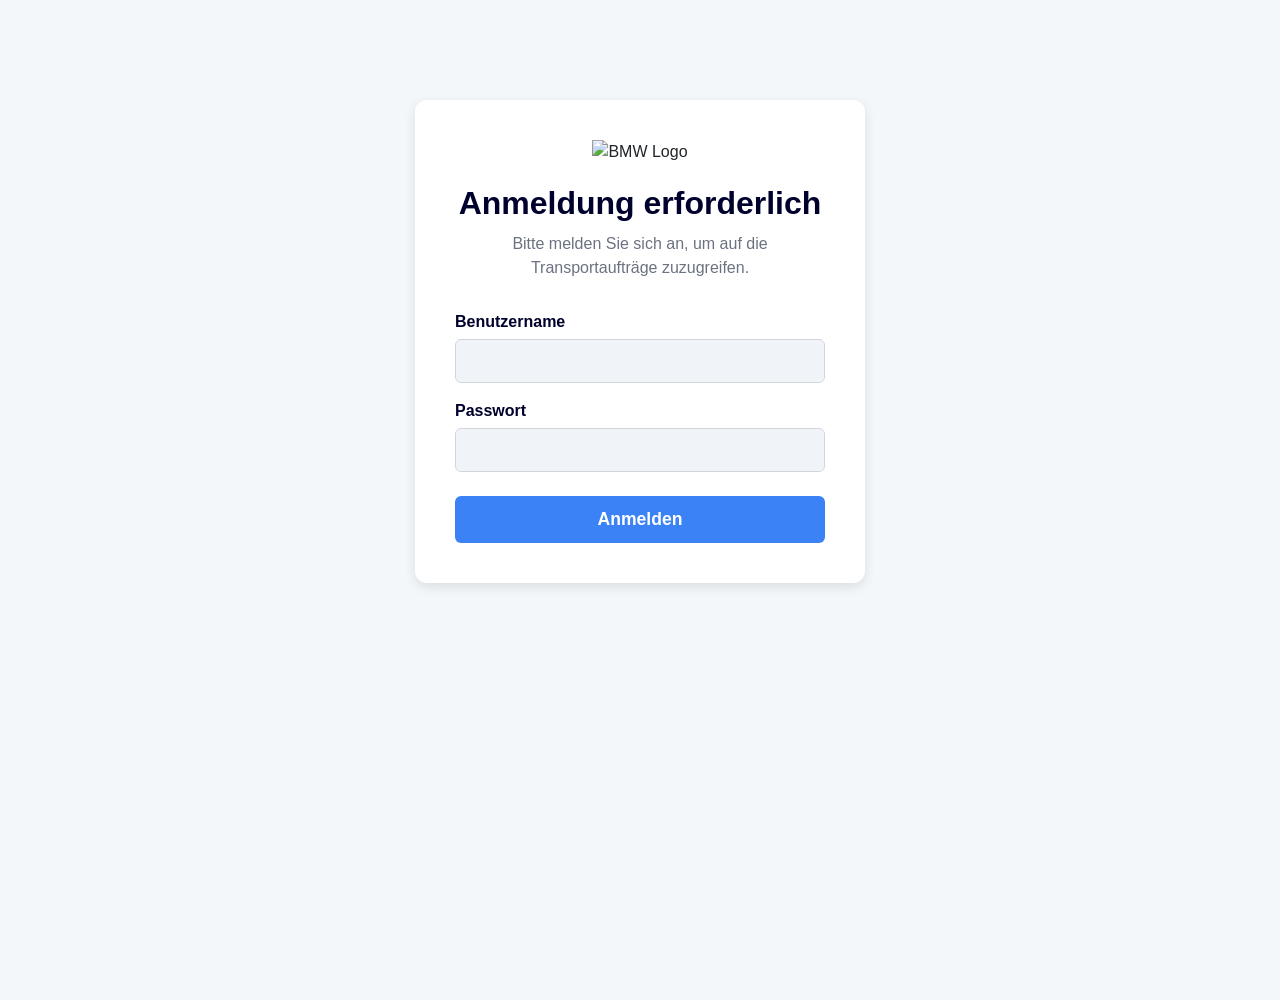
==== index.html @ b610ceb0 "Remove incorrect SRI hashes and optimize time slot generation Co-authored-by: NikolajUnserRichter <2" ====
<!DOCTYPE html>
<html lang="de">
<head>
    <meta charset="UTF-8" />
    <meta name="viewport" content="width=device-width, initial-scale=1.0"/>
    <meta http-equiv="X-UA-Compatible" content="IE=edge">
    <meta name="description" content="BMW Transport Confirmation Application">
    <meta http-equiv="Content-Security-Policy" content="default-src 'self'; script-src 'self' 'unsafe-inline' https://cdn.jsdelivr.net; style-src 'self' 'unsafe-inline' https://cdn.jsdelivr.net https://fonts.googleapis.com; font-src 'self' https://fonts.gstatic.com; img-src 'self' https://upload.wikimedia.org data:; connect-src 'self' https://e157ee54d75be7b59e64b3c2c12166.51.environment.api.powerplatform.com https://cdn.jsdelivr.net; frame-ancestors 'none'; base-uri 'self'; form-action 'self';">
    <title>Empfangsort: Transportbestätigung</title>
    
    <!-- DNS Prefetch and Preconnect for Performance -->
    <link rel="dns-prefetch" href="//cdn.jsdelivr.net">
    <link rel="dns-prefetch" href="//fonts.googleapis.com">
    <link rel="dns-prefetch" href="//fonts.gstatic.com">
    <link rel="dns-prefetch" href="//upload.wikimedia.org">
    <link rel="preconnect" href="https://cdn.jsdelivr.net" crossorigin>
    <link rel="preconnect" href="https://fonts.googleapis.com" crossorigin>
    <link rel="preconnect" href="https://fonts.gstatic.com" crossorigin>
    
    <!-- Stylesheets -->
    <link href="https://cdn.jsdelivr.net/npm/bootstrap@5.3.0/dist/css/bootstrap.min.css" rel="stylesheet" crossorigin="anonymous">
    <link href="https://fonts.googleapis.com/css2?family=Montserrat:wght@400;600;700&display=swap" rel="stylesheet">
    <style>
        /* Base styles with performance optimizations */
        body {
            min-height: 100vh;
            background-color: #f4f7fa;
            font-family: 'Montserrat', sans-serif;
            /* Enable hardware acceleration */
            transform: translateZ(0);
            backface-visibility: hidden;
        }
        
        /* Header and card styles - using efficient selectors */
        .header-section {
            background-color: #00002d;
            color: white;
            padding: 40px;
            border-radius: 12px 12px 0 0;
        }
        
        .header-section h1 {
            font-weight: 700;
            font-size: 2.2rem;
        }
        
        .main-card, .login-card {
            background-color: #ffffff;
            border-radius: 12px;
            box-shadow: 0 4px 12px rgba(0,0,0,0.05);
            margin: 40px auto;
        }
        
        .main-card {
            max-width: 900px;
        }
        
        .login-card {
            box-shadow: 0 4px 12px rgba(0,0,0,0.1);
            margin: 100px auto;
            max-width: 450px;
            padding: 40px;
        }
        
        .login-header {
            text-align: center;
            margin-bottom: 30px;
        }
        
        .login-header h2 {
            color: #00002d;
            font-weight: 700;
            margin-bottom: 10px;
        }
        
        .login-header p {
            color: #6b7280;
        }
        
        /* Form styles - combined selectors for efficiency */
        .form-control, .form-select {
            background-color: #f0f3f8;
            border: 1px solid #d1d5db;
            color: #1f2937;
            font-weight: 500;
            font-size: 1rem;
            height: 44px;
        }
        
        .form-label {
            font-weight: 600;
            color: #00002d;
            margin-bottom: 5px;
        }
        
        .form-text {
            font-size: 0.92em;
        }
        
        textarea.form-control {
            min-height: 80px;
            resize: vertical;
        }
        
        /* Order card styles */
        .order-card {
            border: 1px solid #e5e7eb;
            border-left: 5px solid #3b82f6;
            border-radius: 8px;
            margin-bottom: 20px;
            padding: 22px 22px 10px;
            background-color: #ffffff;
            /* Use transform for better performance */
            will-change: transform;
        }
        
        .order-card h5 {
            font-weight: 700;
            color: #3b82f6;
            margin-bottom: 10px;
            border-bottom: 2px solid #f0f3f8;
            padding-bottom: 5px;
            display: flex;
            justify-content: space-between;
            align-items: center;
            flex-wrap: wrap;
        }
        
        .order-id-badge {
            background-color: #dbeafe;
            color: #1e40af;
            padding: 4px 12px;
            border-radius: 6px;
            font-size: 0.9rem;
            font-weight: 600;
            margin-left: 10px;
        }
        
        /* Button styles with GPU acceleration */
        .btn-custom {
            background-color: #3b82f6;
            color: white;
            font-weight: 600;
            font-size: 1.1rem;
            padding: 10px 30px;
            border: none;
            transition: background-color 0.3s ease, transform 0.1s ease;
            will-change: background-color;
        }
        
        .btn-custom:hover {
            background-color: #1e3a8a;
            color: white;
            transform: translateY(-1px);
        }
        
        .btn-custom:active {
            transform: translateY(0);
        }
        
        /* Utility classes */
        .hidden {
            display: none !important;
        }
        
        .spinner-border-sm {
            width: 1rem;
            height: 1rem;
            margin-right: 0.5rem;
        }
        
        .readonly-label {
            display: block;
            font-weight: 500;
            color: #767676;
        }
        
        .readonly-data {
            font-weight: 600;
            color: #1f2937;
            font-size: 1.1rem;
            margin-bottom: 13px;
        }
        
        /* Accessibility and interaction improvements */
        [data-bs-toggle="tooltip"] {
            cursor: help;
        }
        
        /* Focus styles for accessibility */
        .form-control:focus, .form-select:focus {
            border-color: #3b82f6;
            box-shadow: 0 0 0 0.2rem rgba(59, 130, 246, 0.25);
            outline: none;
        }
        
        /* Loading state optimization */
        .loading {
            pointer-events: none;
            opacity: 0.6;
        }
    </style>
</head>
<body>
    <!-- Login Screen -->
    <div id="login-screen" class="container">
        <div class="login-card">
            <div class="login-header">
                <img src="https://upload.wikimedia.org/wikipedia/commons/4/44/BMW.svg" alt="BMW Logo" width="60" height="60" loading="eager" decoding="async" style="margin-bottom: 20px;">
                <h2>Anmeldung erforderlich</h2>
                <p>Bitte melden Sie sich an, um auf die Transportaufträge zuzugreifen.</p>
            </div>
            <form id="login-form" novalidate>
                <div class="mb-3">
                    <label for="username" class="form-label">Benutzername</label>
                    <input type="text" class="form-control" id="username" name="username" required autocomplete="username" aria-required="true" minlength="2" maxlength="100">
                    <div class="invalid-feedback">Bitte geben Sie einen Benutzernamen ein.</div>
                </div>
                <div class="mb-4">
                    <label for="password" class="form-label">Passwort</label>
                    <input type="password" class="form-control" id="password" name="password" required autocomplete="current-password" aria-required="true" minlength="4" maxlength="100">
                    <div class="invalid-feedback">Bitte geben Sie ein Passwort ein.</div>
                </div>
                <div id="login-alert" class="mb-3" role="alert" aria-live="polite"></div>
                <div class="d-grid">
                    <button type="submit" class="btn btn-custom" id="login-btn" aria-label="Anmelden">
                        <span id="login-btn-text">Anmelden</span>
                        <span id="login-spinner" class="spinner-border spinner-border-sm hidden" role="status" aria-hidden="true"></span>
                    </button>
                </div>
            </form>
        </div>
    </div>

    <!-- Main Application (hidden until login) -->
    <div id="main-app" class="container hidden">
        <div class="main-card">
            <div class="header-section text-center">
                <h1>Transportbestätigung durch Empfangsort <img src="https://upload.wikimedia.org/wikipedia/commons/4/44/BMW.svg" alt="BMW Logo" width="42" height="42" loading="lazy" decoding="async" style="vertical-align: middle;"></h1>
                <p class="lead" style="color: #dbeafe;">
                  Bitte bestätigen Sie als Empfangsort die empfangenen Werte zu den untenstehenden Transporten.
                </p>
            </div>
            <div class="p-4">
                <form id="delivery-form" novalidate>
                    <div id="orders-container">
                        <div class="alert alert-info" role="status" aria-live="polite">Lade Bestelldaten...</div>
                    </div>
                    <div id="alert-container" class="mt-4" role="alert" aria-live="polite"></div>
                    <div class="d-grid gap-2">
                        <button type="submit" class="btn btn-custom mt-3" aria-label="Bestätigung speichern und senden">Bestätigung speichern & an Logistik senden</button>
                    </div>
                </form>
            </div>
        </div>
    </div>

    <script src="https://cdn.jsdelivr.net/npm/bootstrap@5.3.0/dist/js/bootstrap.bundle.min.js" crossorigin="anonymous" defer></script>
    <script>
        // ============================================
        // CONFIGURATION & CONSTANTS
        // ============================================
        const CONFIG = {
            AUTH_FLOW_URL: 'https://e157ee54d75be7b59e64b3c2c12166.51.environment.api.powerplatform.com:443/powerautomate/automations/direct/workflows/3f3444f8c3514fe8873204c368389636/triggers/manual/paths/invoke?api-version=1&sp=%2Ftriggers%2Fmanual%2Frun&sv=1.0&sig=SwlTj3if5ZKKomFHRBl7RZA-kmS3-X4oMm7NkNRVYFU',
            ORDER_SUBMIT_URL: 'https://e157ee54d75be7b59e64b3c2c12166.51.environment.api.powerplatform.com:443/powerautomate/automations/direct/workflows/c3b6894a81804e10a1040bf9d114ae16/triggers/manual/paths/invoke?api-version=1&sp=%2Ftriggers%2Fmanual%2Frun&sv=1.0&sig=3k9xRRQyzvzaQPioR6-EuOVGvns-Ap0jE3CYRe4C8Ys',
            REQUEST_TIMEOUT: 30000, // 30 seconds
            MAX_USERNAME_LENGTH: 100,
            MAX_PASSWORD_LENGTH: 100,
            MAX_COMMENT_LENGTH: 500,
            VALID_ALERT_TYPES: ['success', 'danger', 'warning', 'info']
        };
        
        let sessionToken = null;
        
        // Cache for DOM elements to reduce lookups
        const DOM_CACHE = {
            loginScreen: null,
            mainApp: null,
            loginForm: null,
            deliveryForm: null,
            ordersContainer: null,
            alertContainer: null,
            loginAlert: null
        };

        // Reason for short delivery destination options ("Reason Short Delivery Destination")
        const REASON_SHORT_DELIVERY = [
            { value: 'None', text: '— Keine Unterlieferung —' },
            { value: '05', text: '05 Falsche Waggongattung angeliefert' },
            { value: '06', text: '06 Fehlende Waggons - Schadwaggon' },
            { value: '07', text: '07 Ausrangierung Schadwaggons' },
            { value: '08', text: '08 fehlende Lokführerverfügbarkeit' },
            { value: '09', text: '09 zu wenige Waggons - falsche Planung Bahn-DL' },
            { value: '10', text: '10 zu spät angelieferte Waggons' },
            { value: '11', text: '11 Fehlende Lokführerverfügbarkeit' },
            { value: '12', text: '12 Zugverspätung - Arbeitszeit Ende' },
            { value: '13', text: '13 Zugverspätung - Sonstiges Bahn DL' },
            { value: '14', text: '14 Zugverspätung -   Sonstiges' },
            { value: '15', text: '15 Streik - Bahn Infrastruktur' },
            { value: '25', text: '25 technische Störungen Bahnhof bzw. Rangierer' },
            { value: '26', text: '26 technische Störungen auf der Strecke (z.B. Bahnübergang, Stellwerkstörung)' },
            { value: '27', text: '27 Rangierleistung nicht ausreichend - Rangierdienst unterbesetzt' },
            { value: '28', text: '28 Rangierleistung nicht ausreichend  - Rangierdienst in Pause' },
            { value: '29', text: '29 Rangierleistung nicht ausreichend - Lokschaden/ Lokstörung' },
            { value: '30', text: '30 Zeitplanung Rangierverkehr' },
            { value: '31', text: '31 Rangierleistung nicht ausreichend (z.B. bei zu viel Rangierung Schadwaggons/Züge gleichzeitig/Lokverfügbarkeit/Lokführer krank, Lokstörrung…)' },
            { value: '32', text: '32 Stellwerk nicht besetzt' },
            { value: '33', text: '33 Lokzuführung verspätet' },
            { value: '34', text: '34 Warten aus Lok - Störung auf der Strecke; Fahren auf Sicht' },
            { value: '35', text: '35 Warten auf Lok - Infrastruktur überlastet' },
            { value: '36', text: '36 Warten aus Lok - Sonstiges' },
            { value: '37', text: '37 Streckensperrung --> keine Umleitung möglich' },
            { value: '38', text: '38 Baustelle/ Infrastruktur' },
            { value: '39', text: '39 Blockierung Transportwege (Abgrenzung zur technischen Störrung, z.B. liegengebliebener Zug auf der Strecke)' },
            { value: '40', text: '40 Umleitung netzbedingt; Personen im Gleis' },
            { value: '41', text: '41 Infrastruktur (Baustellen, Oberleitungsstörung, Rückstau wg. Überfüllung der Umleitungen)' },
            { value: '42', text: '42 fehlende Trassenverfügbarkeit' },
            { value: '43', text: '43 Dispositive Zulaufsteuerung' },
            { value: '53', text: '53 Fehlende Waggons - falsche Planung Bahn-DL' }
        ];

        // ============================================
        // SECURITY & VALIDATION UTILITIES
        // ============================================
        
        /**
         * Escapes HTML to prevent XSS attacks
         * @param {string} text - Text to escape
         * @returns {string} Escaped HTML string
         */
        function escapeHtml(text) {
            const div = document.createElement('div');
            div.textContent = text;
            return div.innerHTML;
        }

        /**
         * Validates alert type to prevent CSS class injection
         * @param {string} type - Alert type to validate
         * @returns {string} Validated alert type
         */
        function validateAlertType(type) {
            return CONFIG.VALID_ALERT_TYPES.includes(type) ? type : 'info';
        }

        /**
         * Sanitizes ID to ensure it only contains safe characters for HTML attributes
         * @param {string} id - ID to sanitize
         * @returns {string} Sanitized ID
         */
        function sanitizeId(id) {
            // Remove any characters that are not alphanumeric (including German umlauts), dash, or underscore
            // Allow ä, ö, ü, Ä, Ö, Ü, ß and other common European characters
            // Note: HTML5 supports non-ASCII characters in IDs. This is necessary for proper German text support.
            return String(id).replace(/[^a-zA-Z0-9\-_äöüÄÖÜß]/g, '');
        }
        
        /**
         * Validates input length to prevent DoS attacks
         * @param {string} input - Input to validate
         * @param {number} maxLength - Maximum allowed length
         * @returns {boolean} Whether input is valid
         */
        function validateInputLength(input, maxLength) {
            return input && input.length <= maxLength;
        }

        // ============================================
        // DATA PROCESSING UTILITIES
        // ============================================
        
        /**
         * UTF-8 aware base64 decoding
         * @param {string} str - Base64 encoded string
         * @returns {string} Decoded string
         */
        function base64DecodeUnicode(str) {
            // Convert base64 to percent-encoding, then decode
            return decodeURIComponent(atob(str).split('').map(function(c) {
                return '%' + ('00' + c.charCodeAt(0).toString(16)).slice(-2);
            }).join(''));
        }

        /**
         * Converts date from DD.MM.YYYY format to YYYY-MM-DD (ISO format)
         * @param {string} dateStr - Date string in DD.MM.YYYY format
         * @returns {string} Date in ISO format
         */
        function convertDateToISO(dateStr) {
            if (!dateStr) return '';
            const parts = dateStr.split('.');
            if (parts.length === 3) {
                const [day, month, year] = parts;
                return `${year}-${month.padStart(2, '0')}-${day.padStart(2, '0')}`;
            }
            return dateStr;
        }

        /**
         * Generates 2-hour time slots as HTML options (00:00-02:00, ..., 22:00-00:00)
         * @returns {string} HTML options string
         */
        function generate2HourSlots() {
            const slots = [];
            for (let h = 0; h < 24; h += 2) {
                let from = `${String(h).padStart(2, '0')}:00`;
                let toHour = (h + 2) % 24;
                let to = `${String(toHour).padStart(2, '0')}:00`;
                slots.push({
                    value: `${from} - ${to}`,
                    text: `${from} - ${to}`
                });
            }
            // Time slots are generated from controlled numeric values, no escaping needed
            return slots.map(slot => `<option value="${slot.value}">${slot.text}</option>`).join('');
        }
        
        // Pre-generate time slots for performance
        const twoHourSlotOptionsHtml = generate2HourSlots();

        /**
         * Gets and normalizes order data from URL parameters
         * @returns {Array} Array of normalized order objects
         */
        function getOrdersFromUrl() {
            const params = new URLSearchParams(window.location.search);
            const encodedData = params.get('data');
            try {
                if (!encodedData) return [];
                let jsonString;
                try {
                    // Try UTF-8 aware base64 decoding first
                    jsonString = base64DecodeUnicode(encodedData);
                } catch { 
                    try {
                        // Fallback to regular base64
                        jsonString = atob(encodedData);
                    } catch {
                        // Last resort: try URL decoding
                        jsonString = decodeURIComponent(encodedData);
                    }
                }
                const parsedData = JSON.parse(jsonString);
                const ordersArray = Array.isArray(parsedData) ? parsedData : [parsedData];
                return ordersArray.map(order => {
                    // Note: Handle 'Depature' typo in source data for backward compatibility
                    const departure = order.Departure || order.departure || order.Depature || 'N/A';
                    const destination = order.Destination || order.destination || 'N/A';
                    return {
                        orderId: order.OrderID || order.orderId,
                        supplier: order.SupplierName || order.supplier,
                        cw: order.CW || order.cw,
                        route: `${departure} nach ${destination}`,
                        deliveryDate: (order.deliveryDate || order.DeliveryDate || '').trim(),
                        departure: departure,
                        deliveredWagons: order.DeliveredWagons || order.deliveredWagons || '',
                        dlTransportdate: order.DlTransportdate || order.dlTransportdate || '',
                        reasonShortDelivery: order['Reason Short Delivery Destination'] || order.reasonShortDeliveryDestination || '',
                    };
                });
            } catch (e) {
                console.error('Error parsing order data:', e);
                return [];
            }
        }

        // ============================================
        // UI UTILITIES
        // ============================================
        
        /**
         * Displays an alert message in the login screen
         * @param {string} message - Message to display
         * @param {string} type - Alert type (success, danger, warning, info)
         */
        function showLoginAlert(message, type) {
            const alertContainer = DOM_CACHE.loginAlert || document.getElementById('login-alert');
            const validType = validateAlertType(type);
            const escapedMessage = escapeHtml(message);
            alertContainer.innerHTML = `<div class="alert alert-${validType} alert-dismissible fade show" role="alert">
                                            ${escapedMessage}
                                            <button type="button" class="btn-close" data-bs-dismiss="alert" aria-label="Close"></button>
                                        </div>`;
        }

        /**
         * Displays an alert message in the main application
         * @param {string} message - Message to display
         * @param {string} type - Alert type (success, danger, warning, info)
         */
        function showAlert(message, type) {
            const alertContainer = DOM_CACHE.alertContainer || document.getElementById('alert-container');
            const validType = validateAlertType(type);
            const escapedMessage = escapeHtml(message);
            alertContainer.innerHTML = `<div class="alert alert-${validType} alert-dismissible fade show" role="alert" style="font-size: 1rem;">
                                            ${escapedMessage}
                                            <button type="button" class="btn-close" data-bs-dismiss="alert" aria-label="Close"></button>
                                        </div>`;
        }

        /**
         * Creates HTML for a single delivery card
         * @param {Object} order - Order data object
         * @returns {string} HTML string for the order card
         */
        function createDeliveryCard(order) {
            const id = sanitizeId(order.orderId || 'UNKNOWN');
            
            // Extract the code from the reason (e.g., "38 Baustelle/Infrastruktur" -> "38")
            const reasonCode = (order.reasonShortDelivery || '').split(' ')[0] || '';
            
            const reasonOpts = REASON_SHORT_DELIVERY.map(r => {
                const selected = r.value === reasonCode ? ' selected' : '';
                return `<option value="${escapeHtml(r.value)}"${selected}>${escapeHtml(r.text)}</option>`;
            }).join('');

            return `
                <div class="order-card" data-order-id="${id}">
                    <h5>
                        <span>${escapeHtml(order.route ? order.route : '')}</span>
                        <span class="order-id-badge">Auftrag-ID: ${escapeHtml(order.orderId || 'UNKNOWN')}</span>
                    </h5>
                    <div class="row g-3 mb-3">
                        <!-- Anzeigen nicht ändern -->
                        <div class="col-md-4 mb-1">
                            <label class="readonly-label">Dienstleister</label>
                            <span class="readonly-data">${escapeHtml(order.supplier || 'N/A')}</span>
                        </div>
                        <div class="col-md-4 mb-1">
                            <label class="readonly-label">KW</label>
                            <span class="readonly-data">${escapeHtml(order.cw || 'N/A')}</span>
                        </div>
                        <div class="col-md-4 mb-1">
                            <label class="readonly-label">Soll-Transportdatum</label>
                            <span class="readonly-data">${escapeHtml(order.dlTransportdate || 'N/A')}</span>
                        </div>
                    </div>
                    <hr class="my-2">
                    <!-- Anzeigen und Änderungen eingeben -->
                    <div class="row g-3">
                        <!-- Lieferdetails Gruppe -->
                        <div class="col-md-4">
                            <label for="delivered-wagons-${id}" class="form-label">Gelieferte Waggons</label>
                            <input type="number" class="form-control" id="delivered-wagons-${id}" name="delivered-wagons-${id}" min="0" max="9999" value="${escapeHtml(String(order.deliveredWagons || ''))}" required aria-required="true">
                        </div>
                        <div class="col-md-4">
                            <label for="delivered-transport-date-${id}" class="form-label" data-bs-toggle="tooltip" data-bs-placement="top" title="Dieses Datum ggf. am Empfangsort eintragen">Ist-Transportdatum</label>
                            <input type="date" class="form-control" id="delivered-transport-date-${id}" name="delivered-transport-date-${id}" value="${escapeHtml(convertDateToISO(order.dlTransportdate || ''))}" aria-label="Ist-Transportdatum">
                        </div>
                        <div class="col-md-4">
                            <label for="delivery-time-slot-${id}" class="form-label">Lieferzeit-Slot (2h)</label>
                            <select class="form-select" id="delivery-time-slot-${id}" name="delivery-time-slot-${id}" aria-label="Lieferzeit-Slot wählen">
                                ${twoHourSlotOptionsHtml}
                            </select>
                        </div>
                        
                        <!-- No Show und Grund Gruppe -->
                        <div class="col-md-6">
                            <label for="destination-no-show-${id}" class="form-label">No Show am Empfangsort</label>
                            <select class="form-select" id="destination-no-show-${id}" name="destination-no-show-${id}" required aria-required="true">
                                <option value="No">Nein</option>
                                <option value="Yes">Ja</option>
                            </select>
                        </div>
                        <div class="col-md-6">
                            <label for="reason-short-destination-${id}" class="form-label">Grund Unterlieferung Empfangsort</label>
                            <select class="form-select" id="reason-short-destination-${id}" name="reason-short-destination-${id}" aria-label="Grund Unterlieferung wählen">${reasonOpts}</select>
                        </div>
                        
                        <!-- Kommentar Gruppe -->
                        <div class="col-12">
                            <label for="destination-comment-${id}" class="form-label">Kommentar Empfangsort</label>
                            <textarea class="form-control" id="destination-comment-${id}" name="destination-comment-${id}" maxlength="${CONFIG.MAX_COMMENT_LENGTH}" rows="3" aria-label="Kommentar eingeben"></textarea>
                        </div>
                    </div>
                </div>
            `;
        }

        /**
         * Initializes Bootstrap tooltips for the current page
         */
        function initializeTooltips() {
            const tooltipTriggerList = Array.from(document.querySelectorAll('[data-bs-toggle="tooltip"]'));
            tooltipTriggerList.forEach((tooltipTriggerEl) => {
                // Dispose existing tooltip if any
                const existingTooltip = bootstrap.Tooltip.getInstance(tooltipTriggerEl);
                if (existingTooltip) {
                    existingTooltip.dispose();
                }
                new bootstrap.Tooltip(tooltipTriggerEl);
            });
        }

        /**
         * Loads and displays order forms from URL data
         */
        function loadForm() {
            const ordersData = getOrdersFromUrl();
            const container = DOM_CACHE.ordersContainer || document.getElementById('orders-container');
            
            if (ordersData.length === 0) {
                container.innerHTML = `
                    <div class="alert alert-danger" role="alert">
                        <strong>Fehler:</strong> Es wurden keine Bestelldaten übergeben oder die Daten konnten nicht geladen werden.<br><br>
                        Bitte wenden Sie sich an das Logistik-Team oder überprüfen Sie den Link.
                    </div>`;
                const submitBtn = document.querySelector('#delivery-form button[type="submit"]');
                if (submitBtn) submitBtn.disabled = true;
                return;
            }
            
            // Use document fragment for better performance
            const fragment = document.createDocumentFragment();
            const tempDiv = document.createElement('div');
            ordersData.forEach(order => {
                tempDiv.innerHTML = createDeliveryCard(order);
                while (tempDiv.firstChild) {
                    fragment.appendChild(tempDiv.firstChild);
                }
            });
            container.innerHTML = '';
            container.appendChild(fragment);
            
            // Initialize Bootstrap tooltips
            initializeTooltips();
        }

        // ============================================
        // API UTILITIES
        // ============================================
        
        /**
         * Makes a fetch request with timeout
         * @param {string} url - URL to fetch
         * @param {Object} options - Fetch options
         * @param {number} timeout - Timeout in milliseconds
         * @returns {Promise} Fetch promise with timeout
         */
        function fetchWithTimeout(url, options = {}, timeout = CONFIG.REQUEST_TIMEOUT) {
            return Promise.race([
                fetch(url, options),
                new Promise((_, reject) =>
                    setTimeout(() => reject(new Error('Request timeout')), timeout)
                )
            ]);
        }

        // ============================================
        // EVENT HANDLERS
        // ============================================
        
        /**
         * Handles login form submission
         * @param {Event} event - Submit event
         */
        async function handleLogin(event) {
            event.preventDefault();
            
            const username = document.getElementById('username').value.trim();
            const password = document.getElementById('password').value;
            
            // Validate input lengths
            if (!validateInputLength(username, CONFIG.MAX_USERNAME_LENGTH)) {
                showLoginAlert('Benutzername ist zu lang.', 'danger');
                return;
            }
            if (!validateInputLength(password, CONFIG.MAX_PASSWORD_LENGTH)) {
                showLoginAlert('Passwort ist zu lang.', 'danger');
                return;
            }
            
            const loginBtn = document.getElementById('login-btn');
            const loginBtnText = document.getElementById('login-btn-text');
            const loginSpinner = document.getElementById('login-spinner');
            
            loginBtn.disabled = true;
            loginBtn.classList.add('loading');
            loginBtnText.textContent = 'Überprüfung...';
            loginSpinner.classList.remove('hidden');
            
            try {
                const response = await fetchWithTimeout(CONFIG.AUTH_FLOW_URL, {
                    method: 'POST',
                    headers: { 
                        'Content-Type': 'application/json',
                        'Accept': 'application/json'
                    },
                    body: JSON.stringify({
                        username: username,
                        password: password,
                        timestamp: new Date().toISOString()
                    })
                });
                
                const result = await response.json();
                
                if (response.ok && result.authenticated === true) {
                    sessionToken = result.token || null;
                    DOM_CACHE.loginScreen.classList.add('hidden');
                    DOM_CACHE.mainApp.classList.remove('hidden');
                    loadForm();
                } else {
                    showLoginAlert('Ungültiger Benutzername oder Passwort. Bitte versuchen Sie es erneut.', 'danger');
                }
            } catch (error) {
                console.error('Login error:', error);
                showLoginAlert('Verbindungsfehler. Bitte versuchen Sie es später erneut.', 'danger');
            } finally {
                loginBtn.disabled = false;
                loginBtn.classList.remove('loading');
                loginBtnText.textContent = 'Anmelden';
                loginSpinner.classList.add('hidden');
            }
        }

        /**
         * Handles delivery form submission
         * @param {Event} event - Submit event
         */
        async function handleDeliverySubmit(event) {
            event.preventDefault();
            
            const deliveryData = [];
            const cards = document.querySelectorAll('.order-card');
            let hasValidationError = false;
            
            // Collect and validate data from all order cards
            cards.forEach(card => {
                const id = card.getAttribute('data-order-id');
                const deliveredWagonsEl = document.getElementById(`delivered-wagons-${id}`);
                const deliveredWagons = parseInt(deliveredWagonsEl.value, 10);
                
                // Validate number input
                if (isNaN(deliveredWagons) || deliveredWagons < 0) {
                    deliveredWagonsEl.setCustomValidity('Bitte geben Sie eine gültige Anzahl ein.');
                    deliveredWagonsEl.reportValidity();
                    hasValidationError = true;
                    return;
                }
                
                // Clear any previous custom validity
                deliveredWagonsEl.setCustomValidity('');
                
                deliveryData.push({
                    orderId: id,
                    deliveredWagons: deliveredWagons,
                    deliveredTransportDate: document.getElementById(`delivered-transport-date-${id}`).value,
                    deliveryTimeSlot: document.getElementById(`delivery-time-slot-${id}`).value,
                    deliveredDestinationNoShow: document.getElementById(`destination-no-show-${id}`).value === "Yes",
                    reasonShortDeliveryDestination: document.getElementById(`reason-short-destination-${id}`).value,
                    destinationComment: document.getElementById(`destination-comment-${id}`).value.substring(0, CONFIG.MAX_COMMENT_LENGTH),
                });
            });
            
            // Stop submission if validation failed
            if (hasValidationError) {
                return;
            }

            const payload = {
                submissionTimestamp: new Date().toISOString(),
                sessionToken: sessionToken,
                deliveries: deliveryData
            };

            const submitBtn = event.target.querySelector('button[type="submit"]');
            submitBtn.disabled = true;
            submitBtn.classList.add('loading');
            const originalText = submitBtn.textContent;
            submitBtn.textContent = 'Wird übermittelt...';

            try {
                const response = await fetchWithTimeout(CONFIG.ORDER_SUBMIT_URL, {
                    method: 'POST',
                    headers: { 
                        'Content-Type': 'application/json',
                        'Accept': 'application/json'
                    },
                    body: JSON.stringify(payload)
                });
                
                if (response.ok) {
                    showAlert('Erfolg! Die Lieferungen wurden bestätigt und übermittelt.', 'success');
                    // Keep button disabled after successful submission
                } else {
                    showAlert(`Übermittlung fehlgeschlagen. Server-Status: ${response.status}.`, 'danger');
                    submitBtn.disabled = false;
                    submitBtn.textContent = originalText;
                }
            } catch (error) {
                console.error('Submission error:', error);
                showAlert('Ein Fehler ist aufgetreten. Bitte prüfen Sie Ihre Verbindung oder wenden Sie sich an den Support.', 'danger');
                submitBtn.disabled = false;
                submitBtn.textContent = originalText;
            } finally {
                submitBtn.classList.remove('loading');
            }
        }

        // ============================================
        // INITIALIZATION
        // ============================================
        
        /**
         * Initializes the application when DOM is ready
         */
        document.addEventListener('DOMContentLoaded', function() {
            // Cache DOM elements for better performance
            DOM_CACHE.loginScreen = document.getElementById('login-screen');
            DOM_CACHE.mainApp = document.getElementById('main-app');
            DOM_CACHE.loginForm = document.getElementById('login-form');
            DOM_CACHE.deliveryForm = document.getElementById('delivery-form');
            DOM_CACHE.ordersContainer = document.getElementById('orders-container');
            DOM_CACHE.alertContainer = document.getElementById('alert-container');
            DOM_CACHE.loginAlert = document.getElementById('login-alert');
            
            // Register event handlers
            DOM_CACHE.loginForm.addEventListener('submit', handleLogin);
            DOM_CACHE.deliveryForm.addEventListener('submit', handleDeliverySubmit);
        });
    </script>
</body>
</html>
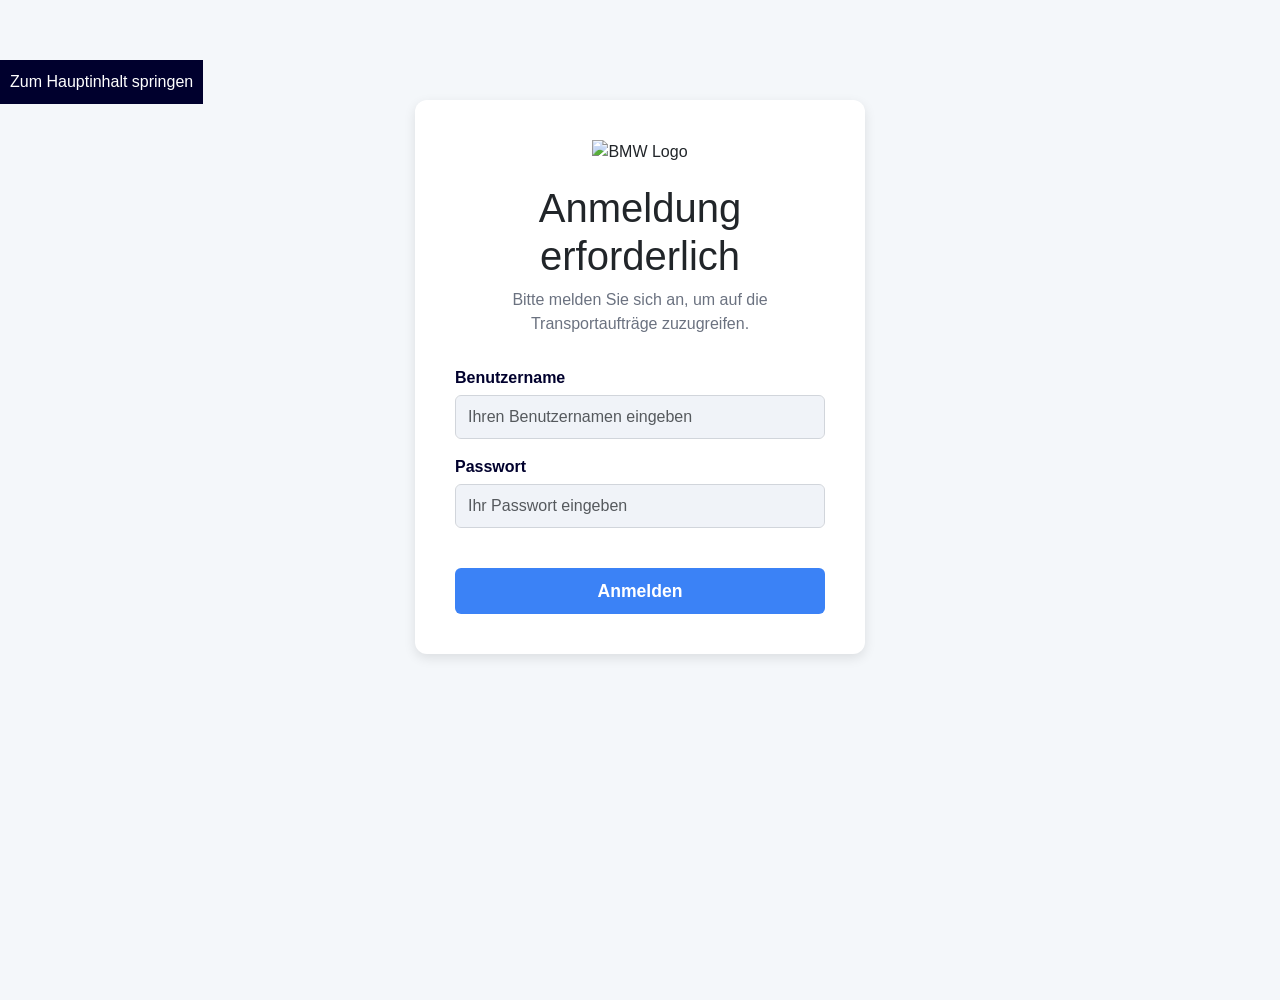
==== commit 07fcef0d: "Comprehensive HTML tool optimization - improved CSS, HTML, JS, accessibility, and performance Co-aut" ====
--- a/index.html
+++ b/index.html
@@ -21,22 +21,87 @@
     <link href="https://cdn.jsdelivr.net/npm/bootstrap@5.3.0/dist/css/bootstrap.min.css" rel="stylesheet" crossorigin="anonymous">
     <link href="https://fonts.googleapis.com/css2?family=Montserrat:wght@400;600;700&display=swap" rel="stylesheet">
     <style>
-        /* Base styles with performance optimizations */
+        /* ============================================
+           CSS VARIABLES - Centralized Theme Values
+           ============================================ */
+        :root {
+            /* Brand Colors */
+            --color-primary: #3b82f6;
+            --color-primary-dark: #1e3a8a;
+            --color-primary-light: #dbeafe;
+            --color-bmw-dark: #00002d;
+            
+            /* Neutral Colors */
+            --color-white: #ffffff;
+            --color-gray-50: #f4f7fa;
+            --color-gray-100: #f0f3f8;
+            --color-gray-200: #e5e7eb;
+            --color-gray-300: #d1d5db;
+            --color-gray-600: #6b7280;
+            --color-gray-700: #767676;
+            --color-gray-800: #1f2937;
+            
+            /* Spacing */
+            --spacing-xs: 5px;
+            --spacing-sm: 10px;
+            --spacing-md: 20px;
+            --spacing-lg: 30px;
+            --spacing-xl: 40px;
+            
+            /* Border Radius */
+            --radius-sm: 6px;
+            --radius-md: 8px;
+            --radius-lg: 12px;
+            
+            /* Shadows */
+            --shadow-sm: 0 4px 12px rgba(0, 0, 0, 0.05);
+            --shadow-md: 0 4px 12px rgba(0, 0, 0, 0.1);
+            
+            /* Transitions */
+            --transition-fast: 0.1s ease;
+            --transition-normal: 0.3s ease;
+            
+            /* Form Elements */
+            --form-height: 44px;
+            --textarea-min-height: 80px;
+        }
+        
+        /* ============================================
+           BASE STYLES
+           ============================================ */
         body {
             min-height: 100vh;
-            background-color: #f4f7fa;
+            background-color: var(--color-gray-50);
             font-family: 'Montserrat', sans-serif;
             /* Enable hardware acceleration */
             transform: translateZ(0);
             backface-visibility: hidden;
         }
         
-        /* Header and card styles - using efficient selectors */
+        /* Skip Navigation Link for Accessibility */
+        .skip-link {
+            position: absolute;
+            top: -40px;
+            left: 0;
+            background: var(--color-bmw-dark);
+            color: var(--color-white);
+            padding: var(--spacing-sm);
+            text-decoration: none;
+            z-index: 100;
+        }
+        
+        .skip-link:focus {
+            top: 0;
+        }
+        
+        /* ============================================
+           HEADER AND CARD STYLES
+           ============================================ */
         .header-section {
-            background-color: #00002d;
-            color: white;
-            padding: 40px;
-            border-radius: 12px 12px 0 0;
+            background-color: var(--color-bmw-dark);
+            color: var(--color-white);
+            padding: var(--spacing-xl);
+            border-radius: var(--radius-lg) var(--radius-lg) 0 0;
         }
         
         .header-section h1 {
@@ -45,10 +110,10 @@
         }
         
         .main-card, .login-card {
-            background-color: #ffffff;
-            border-radius: 12px;
-            box-shadow: 0 4px 12px rgba(0,0,0,0.05);
-            margin: 40px auto;
+            background-color: var(--color-white);
+            border-radius: var(--radius-lg);
+            box-shadow: var(--shadow-sm);
+            margin: var(--spacing-xl) auto;
         }
         
         .main-card {
@@ -56,41 +121,43 @@
         }
         
         .login-card {
-            box-shadow: 0 4px 12px rgba(0,0,0,0.1);
+            box-shadow: var(--shadow-md);
             margin: 100px auto;
             max-width: 450px;
-            padding: 40px;
+            padding: var(--spacing-xl);
         }
         
         .login-header {
             text-align: center;
-            margin-bottom: 30px;
+            margin-bottom: var(--spacing-lg);
         }
         
         .login-header h2 {
-            color: #00002d;
+            color: var(--color-bmw-dark);
             font-weight: 700;
-            margin-bottom: 10px;
+            margin-bottom: var(--spacing-sm);
         }
         
         .login-header p {
-            color: #6b7280;
-        }
-        
-        /* Form styles - combined selectors for efficiency */
+            color: var(--color-gray-600);
+        }
+        
+        /* ============================================
+           FORM STYLES
+           ============================================ */
         .form-control, .form-select {
-            background-color: #f0f3f8;
-            border: 1px solid #d1d5db;
-            color: #1f2937;
+            background-color: var(--color-gray-100);
+            border: 1px solid var(--color-gray-300);
+            color: var(--color-gray-800);
             font-weight: 500;
             font-size: 1rem;
-            height: 44px;
+            height: var(--form-height);
         }
         
         .form-label {
             font-weight: 600;
-            color: #00002d;
-            margin-bottom: 5px;
+            color: var(--color-bmw-dark);
+            margin-bottom: var(--spacing-xs);
         }
         
         .form-text {
@@ -98,28 +165,39 @@
         }
         
         textarea.form-control {
-            min-height: 80px;
+            min-height: var(--textarea-min-height);
             resize: vertical;
-        }
-        
-        /* Order card styles */
+            height: auto;
+        }
+        
+        /* Focus styles for accessibility */
+        .form-control:focus, .form-select:focus, .btn:focus {
+            border-color: var(--color-primary);
+            box-shadow: 0 0 0 0.2rem rgba(59, 130, 246, 0.25);
+            outline: 2px solid transparent;
+            outline-offset: 2px;
+        }
+        
+        /* ============================================
+           ORDER CARD STYLES
+           ============================================ */
         .order-card {
-            border: 1px solid #e5e7eb;
-            border-left: 5px solid #3b82f6;
-            border-radius: 8px;
-            margin-bottom: 20px;
-            padding: 22px 22px 10px;
-            background-color: #ffffff;
+            border: 1px solid var(--color-gray-200);
+            border-left: 5px solid var(--color-primary);
+            border-radius: var(--radius-md);
+            margin-bottom: var(--spacing-md);
+            padding: 22px 22px 10px 22px;
+            background-color: var(--color-white);
             /* Use transform for better performance */
             will-change: transform;
         }
         
         .order-card h5 {
             font-weight: 700;
-            color: #3b82f6;
-            margin-bottom: 10px;
-            border-bottom: 2px solid #f0f3f8;
-            padding-bottom: 5px;
+            color: var(--color-primary);
+            margin-bottom: var(--spacing-sm);
+            border-bottom: 2px solid var(--color-gray-100);
+            padding-bottom: var(--spacing-xs);
             display: flex;
             justify-content: space-between;
             align-items: center;
@@ -127,38 +205,47 @@
         }
         
         .order-id-badge {
-            background-color: #dbeafe;
-            color: #1e40af;
+            background-color: var(--color-primary-light);
+            color: var(--color-primary-dark);
             padding: 4px 12px;
-            border-radius: 6px;
+            border-radius: var(--radius-sm);
             font-size: 0.9rem;
             font-weight: 600;
-            margin-left: 10px;
-        }
-        
-        /* Button styles with GPU acceleration */
+            margin-left: var(--spacing-sm);
+        }
+        
+        /* ============================================
+           BUTTON STYLES
+           ============================================ */
         .btn-custom {
-            background-color: #3b82f6;
-            color: white;
+            background-color: var(--color-primary);
+            color: var(--color-white);
             font-weight: 600;
             font-size: 1.1rem;
-            padding: 10px 30px;
+            padding: var(--spacing-sm) var(--spacing-lg);
             border: none;
-            transition: background-color 0.3s ease, transform 0.1s ease;
+            transition: background-color var(--transition-normal), transform var(--transition-fast);
             will-change: background-color;
         }
         
-        .btn-custom:hover {
-            background-color: #1e3a8a;
-            color: white;
+        .btn-custom:hover:not(:disabled) {
+            background-color: var(--color-primary-dark);
+            color: var(--color-white);
             transform: translateY(-1px);
         }
         
-        .btn-custom:active {
+        .btn-custom:active:not(:disabled) {
             transform: translateY(0);
         }
         
-        /* Utility classes */
+        .btn-custom:disabled {
+            cursor: not-allowed;
+            opacity: 0.6;
+        }
+        
+        /* ============================================
+           UTILITY CLASSES
+           ============================================ */
         .hidden {
             display: none !important;
         }
@@ -172,56 +259,120 @@
         .readonly-label {
             display: block;
             font-weight: 500;
-            color: #767676;
+            color: var(--color-gray-700);
         }
         
         .readonly-data {
             font-weight: 600;
-            color: #1f2937;
+            color: var(--color-gray-800);
             font-size: 1.1rem;
             margin-bottom: 13px;
         }
         
-        /* Accessibility and interaction improvements */
+        /* ============================================
+           ACCESSIBILITY IMPROVEMENTS
+           ============================================ */
         [data-bs-toggle="tooltip"] {
             cursor: help;
         }
         
-        /* Focus styles for accessibility */
-        .form-control:focus, .form-select:focus {
-            border-color: #3b82f6;
-            box-shadow: 0 0 0 0.2rem rgba(59, 130, 246, 0.25);
-            outline: none;
-        }
-        
-        /* Loading state optimization */
+        /* Ensure keyboard focus is visible */
+        *:focus-visible {
+            outline: 2px solid var(--color-primary);
+            outline-offset: 2px;
+        }
+        
+        /* Loading state */
         .loading {
             pointer-events: none;
             opacity: 0.6;
         }
+        
+        /* ============================================
+           RESPONSIVE DESIGN
+           ============================================ */
+        @media (max-width: 768px) {
+            .header-section {
+                padding: var(--spacing-md);
+            }
+            
+            .header-section h1 {
+                font-size: 1.75rem;
+            }
+            
+            .login-card {
+                margin: var(--spacing-md) auto;
+                padding: var(--spacing-md);
+            }
+            
+            .order-card {
+                padding: var(--spacing-md);
+            }
+            
+            .order-card h5 {
+                flex-direction: column;
+                align-items: flex-start;
+                gap: var(--spacing-sm);
+            }
+            
+            .order-id-badge {
+                margin-left: 0;
+            }
+        }
+        
+        @media (max-width: 576px) {
+            .btn-custom {
+                font-size: 1rem;
+                padding: var(--spacing-sm) var(--spacing-md);
+            }
+        }
+        
+        /* ============================================
+           ANIMATIONS
+           ============================================ */
+        @keyframes fadeIn {
+            from {
+                opacity: 0;
+                transform: translateY(-10px);
+            }
+            to {
+                opacity: 1;
+                transform: translateY(0);
+            }
+        }
+        
+        .alert {
+            animation: fadeIn 0.3s ease-in-out;
+        }
     </style>
 </head>
 <body>
+    <!-- Skip Navigation for Accessibility -->
+    <a href="#main-content" class="skip-link">Zum Hauptinhalt springen</a>
+
     <!-- Login Screen -->
     <div id="login-screen" class="container">
-        <div class="login-card">
-            <div class="login-header">
+        <main class="login-card" role="main" aria-labelledby="login-heading">
+            <header class="login-header">
                 <img src="https://upload.wikimedia.org/wikipedia/commons/4/44/BMW.svg" alt="BMW Logo" width="60" height="60" loading="eager" decoding="async" style="margin-bottom: 20px;">
-                <h2>Anmeldung erforderlich</h2>
+                <h1 id="login-heading">Anmeldung erforderlich</h1>
                 <p>Bitte melden Sie sich an, um auf die Transportaufträge zuzugreifen.</p>
-            </div>
-            <form id="login-form" novalidate>
-                <div class="mb-3">
-                    <label for="username" class="form-label">Benutzername</label>
-                    <input type="text" class="form-control" id="username" name="username" required autocomplete="username" aria-required="true" minlength="2" maxlength="100">
-                    <div class="invalid-feedback">Bitte geben Sie einen Benutzernamen ein.</div>
-                </div>
-                <div class="mb-4">
-                    <label for="password" class="form-label">Passwort</label>
-                    <input type="password" class="form-control" id="password" name="password" required autocomplete="current-password" aria-required="true" minlength="4" maxlength="100">
-                    <div class="invalid-feedback">Bitte geben Sie ein Passwort ein.</div>
-                </div>
-                <div id="login-alert" class="mb-3" role="alert" aria-live="polite"></div>
+            </header>
+            <form id="login-form" novalidate aria-labelledby="login-heading">
+                <fieldset class="border-0 p-0">
+                    <legend class="visually-hidden">Anmeldeinformationen</legend>
+                    <div class="mb-3">
+                        <label for="username" class="form-label">Benutzername</label>
+                        <input type="text" class="form-control" id="username" name="username" required autocomplete="username" aria-required="true" aria-describedby="username-error" minlength="2" maxlength="100" placeholder="Ihren Benutzernamen eingeben">
+                        <div id="username-error" class="invalid-feedback">Bitte geben Sie einen Benutzernamen ein.</div>
+                    </div>
+                    <div class="mb-4">
+                        <label for="password" class="form-label">Passwort</label>
+                        <input type="password" class="form-control" id="password" name="password" required autocomplete="current-password" aria-required="true" aria-describedby="password-error" minlength="4" maxlength="100" placeholder="Ihr Passwort eingeben">
+                        <div id="password-error" class="invalid-feedback">Bitte geben Sie ein Passwort ein.</div>
+                    </div>
+                </fieldset>
+                <div id="login-alert" class="mb-3" role="alert" aria-live="assertive" aria-atomic="true"></div>
                 <div class="d-grid">
                     <button type="submit" class="btn btn-custom" id="login-btn" aria-label="Anmelden">
                         <span id="login-btn-text">Anmelden</span>
@@ -229,37 +380,44 @@
                     </button>
                 </div>
             </form>
-        </div>
+        </main>
     </div>
 
     <!-- Main Application (hidden until login) -->
     <div id="main-app" class="container hidden">
-        <div class="main-card">
-            <div class="header-section text-center">
-                <h1>Transportbestätigung durch Empfangsort <img src="https://upload.wikimedia.org/wikipedia/commons/4/44/BMW.svg" alt="BMW Logo" width="42" height="42" loading="lazy" decoding="async" style="vertical-align: middle;"></h1>
+        <article class="main-card" role="main" aria-labelledby="main-heading">
+            <header class="header-section text-center">
+                <h1 id="main-heading">Transportbestätigung durch Empfangsort <img src="https://upload.wikimedia.org/wikipedia/commons/4/44/BMW.svg" alt="BMW Logo" width="42" height="42" loading="lazy" decoding="async" style="vertical-align: middle;"></h1>
                 <p class="lead" style="color: #dbeafe;">
                   Bitte bestätigen Sie als Empfangsort die empfangenen Werte zu den untenstehenden Transporten.
                 </p>
-            </div>
-            <div class="p-4">
-                <form id="delivery-form" novalidate>
-                    <div id="orders-container">
-                        <div class="alert alert-info" role="status" aria-live="polite">Lade Bestelldaten...</div>
+            </header>
+            <section id="main-content" class="p-4" aria-labelledby="main-heading">
+                <form id="delivery-form" novalidate aria-labelledby="main-heading">
+                    <div id="orders-container" role="region" aria-label="Transportaufträge">
+                        <div class="alert alert-info" role="status" aria-live="polite" aria-busy="true">Lade Bestelldaten...</div>
                     </div>
-                    <div id="alert-container" class="mt-4" role="alert" aria-live="polite"></div>
+                    <div id="alert-container" class="mt-4" role="alert" aria-live="assertive" aria-atomic="true"></div>
                     <div class="d-grid gap-2">
                         <button type="submit" class="btn btn-custom mt-3" aria-label="Bestätigung speichern und senden">Bestätigung speichern & an Logistik senden</button>
                     </div>
                 </form>
-            </div>
-        </div>
+            </section>
+        </article>
     </div>
 
     <script src="https://cdn.jsdelivr.net/npm/bootstrap@5.3.0/dist/js/bootstrap.bundle.min.js" crossorigin="anonymous" defer></script>
     <script>
+        'use strict'; // Enable strict mode for better error checking
+        
         // ============================================
         // CONFIGURATION & CONSTANTS
         // ============================================
+        
+        /**
+         * Application configuration constants
+         * @constant {Object}
+         */
         const CONFIG = {
             AUTH_FLOW_URL: 'https://e157ee54d75be7b59e64b3c2c12166.51.environment.api.powerplatform.com:443/powerautomate/automations/direct/workflows/3f3444f8c3514fe8873204c368389636/triggers/manual/paths/invoke?api-version=1&sp=%2Ftriggers%2Fmanual%2Frun&sv=1.0&sig=SwlTj3if5ZKKomFHRBl7RZA-kmS3-X4oMm7NkNRVYFU',
             ORDER_SUBMIT_URL: 'https://e157ee54d75be7b59e64b3c2c12166.51.environment.api.powerplatform.com:443/powerautomate/automations/direct/workflows/c3b6894a81804e10a1040bf9d114ae16/triggers/manual/paths/invoke?api-version=1&sp=%2Ftriggers%2Fmanual%2Frun&sv=1.0&sig=3k9xRRQyzvzaQPioR6-EuOVGvns-Ap0jE3CYRe4C8Ys',
@@ -267,12 +425,20 @@
             MAX_USERNAME_LENGTH: 100,
             MAX_PASSWORD_LENGTH: 100,
             MAX_COMMENT_LENGTH: 500,
-            VALID_ALERT_TYPES: ['success', 'danger', 'warning', 'info']
+            VALID_ALERT_TYPES: ['success', 'danger', 'warning', 'info'],
+            DEBOUNCE_DELAY: 300 // milliseconds for input debouncing
         };
         
+        /**
+         * Session token for authenticated requests
+         * @type {string|null}
+         */
         let sessionToken = null;
         
-        // Cache for DOM elements to reduce lookups
+        /**
+         * Cache for DOM elements to reduce lookups and improve performance
+         * @constant {Object}
+         */
         const DOM_CACHE = {
             loginScreen: null,
             mainApp: null,
@@ -283,7 +449,10 @@
             loginAlert: null
         };
 
-        // Reason for short delivery destination options ("Reason Short Delivery Destination")
+        /**
+         * Reason codes for short delivery destination
+         * @constant {Array<{value: string, text: string}>}
+         */
         const REASON_SHORT_DELIVERY = [
             { value: 'None', text: '— Keine Unterlieferung —' },
             { value: '05', text: '05 Falsche Waggongattung angeliefert' },
@@ -325,6 +494,7 @@
         
         /**
          * Escapes HTML to prevent XSS attacks
+         * Uses browser's built-in textContent for safe escaping
          * @param {string} text - Text to escape
          * @returns {string} Escaped HTML string
          */
@@ -337,7 +507,7 @@
         /**
          * Validates alert type to prevent CSS class injection
          * @param {string} type - Alert type to validate
-         * @returns {string} Validated alert type
+         * @returns {string} Validated alert type (defaults to 'info' if invalid)
          */
         function validateAlertType(type) {
             return CONFIG.VALID_ALERT_TYPES.includes(type) ? type : 'info';
@@ -345,13 +515,14 @@
 
         /**
          * Sanitizes ID to ensure it only contains safe characters for HTML attributes
+         * Allows alphanumeric characters, dash, underscore, and German umlauts
          * @param {string} id - ID to sanitize
          * @returns {string} Sanitized ID
          */
         function sanitizeId(id) {
-            // Remove any characters that are not alphanumeric (including German umlauts), dash, or underscore
-            // Allow ä, ö, ü, Ä, Ö, Ü, ß and other common European characters
-            // Note: HTML5 supports non-ASCII characters in IDs. This is necessary for proper German text support.
+            // Remove any characters that are not alphanumeric, dash, underscore, or German umlauts
+            // Specifically supports: a-z, A-Z, 0-9, -, _, ä, ö, ü, Ä, Ö, Ü, ß
+            // Note: HTML5 supports non-ASCII characters in IDs
             return String(id).replace(/[^a-zA-Z0-9\-_äöüÄÖÜß]/g, '');
         }
         
@@ -366,25 +537,62 @@
         }
 
         // ============================================
+        // PERFORMANCE UTILITIES
+        // ============================================
+        
+        /**
+         * Creates a debounced function that delays invoking func until after delay milliseconds
+         * have elapsed since the last time the debounced function was invoked
+         * @param {Function} func - Function to debounce
+         * @param {number} delay - Delay in milliseconds
+         * @returns {Function} Debounced function
+         */
+        function debounce(func, delay) {
+            let timeoutId;
+            return function debounced(...args) {
+                clearTimeout(timeoutId);
+                timeoutId = setTimeout(() => func.apply(this, args), delay);
+            };
+        }
+
+        /**
+         * Creates a throttled function that only invokes func at most once per delay milliseconds
+         * @param {Function} func - Function to throttle
+         * @param {number} delay - Delay in milliseconds
+         * @returns {Function} Throttled function
+         */
+        function throttle(func, delay) {
+            let lastCall = 0;
+            return function throttled(...args) {
+                const now = Date.now();
+                if (now - lastCall >= delay) {
+                    lastCall = now;
+                    return func.apply(this, args);
+                }
+            };
+        }
+
+        // ============================================
         // DATA PROCESSING UTILITIES
         // ============================================
         
         /**
          * UTF-8 aware base64 decoding
+         * Handles multi-byte Unicode characters properly
          * @param {string} str - Base64 encoded string
          * @returns {string} Decoded string
          */
         function base64DecodeUnicode(str) {
             // Convert base64 to percent-encoding, then decode
-            return decodeURIComponent(atob(str).split('').map(function(c) {
-                return '%' + ('00' + c.charCodeAt(0).toString(16)).slice(-2);
-            }).join(''));
+            return decodeURIComponent(atob(str).split('').map(c => 
+                '%' + ('00' + c.charCodeAt(0).toString(16)).slice(-2)
+            ).join(''));
         }
 
         /**
          * Converts date from DD.MM.YYYY format to YYYY-MM-DD (ISO format)
          * @param {string} dateStr - Date string in DD.MM.YYYY format
-         * @returns {string} Date in ISO format
+         * @returns {string} Date in ISO format or original string if parsing fails
          */
         function convertDateToISO(dateStr) {
             if (!dateStr) return '';
@@ -398,14 +606,14 @@
 
         /**
          * Generates 2-hour time slots as HTML options (00:00-02:00, ..., 22:00-00:00)
-         * @returns {string} HTML options string
+         * @returns {string} HTML options string for time slot selection
          */
         function generate2HourSlots() {
             const slots = [];
             for (let h = 0; h < 24; h += 2) {
-                let from = `${String(h).padStart(2, '0')}:00`;
-                let toHour = (h + 2) % 24;
-                let to = `${String(toHour).padStart(2, '0')}:00`;
+                const from = String(h).padStart(2, '0') + ':00';
+                const toHour = (h + 2) % 24;
+                const to = String(toHour).padStart(2, '0') + ':00';
                 slots.push({
                     value: `${from} - ${to}`,
                     text: `${from} - ${to}`
@@ -415,18 +623,21 @@
             return slots.map(slot => `<option value="${slot.value}">${slot.text}</option>`).join('');
         }
         
-        // Pre-generate time slots for performance
+        // Pre-generate time slots for performance optimization
         const twoHourSlotOptionsHtml = generate2HourSlots();
 
         /**
          * Gets and normalizes order data from URL parameters
-         * @returns {Array} Array of normalized order objects
+         * Handles backward compatibility with different field naming conventions
+         * @returns {Array<Object>} Array of normalized order objects
          */
         function getOrdersFromUrl() {
             const params = new URLSearchParams(window.location.search);
             const encodedData = params.get('data');
+            
             try {
                 if (!encodedData) return [];
+                
                 let jsonString;
                 try {
                     // Try UTF-8 aware base64 decoding first
@@ -440,12 +651,15 @@
                         jsonString = decodeURIComponent(encodedData);
                     }
                 }
+                
                 const parsedData = JSON.parse(jsonString);
                 const ordersArray = Array.isArray(parsedData) ? parsedData : [parsedData];
+                
                 return ordersArray.map(order => {
                     // Note: Handle 'Depature' typo in source data for backward compatibility
                     const departure = order.Departure || order.departure || order.Depature || 'N/A';
                     const destination = order.Destination || order.destination || 'N/A';
+                    
                     return {
                         orderId: order.OrderID || order.orderId,
                         supplier: order.SupplierName || order.supplier,
@@ -477,10 +691,12 @@
             const alertContainer = DOM_CACHE.loginAlert || document.getElementById('login-alert');
             const validType = validateAlertType(type);
             const escapedMessage = escapeHtml(message);
-            alertContainer.innerHTML = `<div class="alert alert-${validType} alert-dismissible fade show" role="alert">
-                                            ${escapedMessage}
-                                            <button type="button" class="btn-close" data-bs-dismiss="alert" aria-label="Close"></button>
-                                        </div>`;
+            
+            alertContainer.innerHTML = `
+                <div class="alert alert-${validType} alert-dismissible fade show" role="alert">
+                    ${escapedMessage}
+                    <button type="button" class="btn-close" data-bs-dismiss="alert" aria-label="Schließen"></button>
+                </div>`;
         }
 
         /**
@@ -492,14 +708,16 @@
             const alertContainer = DOM_CACHE.alertContainer || document.getElementById('alert-container');
             const validType = validateAlertType(type);
             const escapedMessage = escapeHtml(message);
-            alertContainer.innerHTML = `<div class="alert alert-${validType} alert-dismissible fade show" role="alert" style="font-size: 1rem;">
-                                            ${escapedMessage}
-                                            <button type="button" class="btn-close" data-bs-dismiss="alert" aria-label="Close"></button>
-                                        </div>`;
-        }
-
-        /**
-         * Creates HTML for a single delivery card
+            
+            alertContainer.innerHTML = `
+                <div class="alert alert-${validType} alert-dismissible fade show" role="alert" style="font-size: 1rem;">
+                    ${escapedMessage}
+                    <button type="button" class="btn-close" data-bs-dismiss="alert" aria-label="Schließen"></button>
+                </div>`;
+        }
+
+        /**
+         * Creates HTML for a single delivery card with all form fields
          * @param {Object} order - Order data object
          * @returns {string} HTML string for the order card
          */
@@ -515,75 +733,125 @@
             }).join('');
 
             return `
-                <div class="order-card" data-order-id="${id}">
-                    <h5>
-                        <span>${escapeHtml(order.route ? order.route : '')}</span>
+                <article class="order-card" data-order-id="${id}" role="region" aria-labelledby="order-title-${id}">
+                    <h2 id="order-title-${id}" class="h5">
+                        <span>${escapeHtml(order.route || '')}</span>
                         <span class="order-id-badge">Auftrag-ID: ${escapeHtml(order.orderId || 'UNKNOWN')}</span>
-                    </h5>
-                    <div class="row g-3 mb-3">
-                        <!-- Anzeigen nicht ändern -->
-                        <div class="col-md-4 mb-1">
-                            <label class="readonly-label">Dienstleister</label>
-                            <span class="readonly-data">${escapeHtml(order.supplier || 'N/A')}</span>
-                        </div>
-                        <div class="col-md-4 mb-1">
-                            <label class="readonly-label">KW</label>
-                            <span class="readonly-data">${escapeHtml(order.cw || 'N/A')}</span>
-                        </div>
-                        <div class="col-md-4 mb-1">
-                            <label class="readonly-label">Soll-Transportdatum</label>
-                            <span class="readonly-data">${escapeHtml(order.dlTransportdate || 'N/A')}</span>
-                        </div>
-                    </div>
-                    <hr class="my-2">
-                    <!-- Anzeigen und Änderungen eingeben -->
-                    <div class="row g-3">
-                        <!-- Lieferdetails Gruppe -->
-                        <div class="col-md-4">
-                            <label for="delivered-wagons-${id}" class="form-label">Gelieferte Waggons</label>
-                            <input type="number" class="form-control" id="delivered-wagons-${id}" name="delivered-wagons-${id}" min="0" max="9999" value="${escapeHtml(String(order.deliveredWagons || ''))}" required aria-required="true">
-                        </div>
-                        <div class="col-md-4">
-                            <label for="delivered-transport-date-${id}" class="form-label" data-bs-toggle="tooltip" data-bs-placement="top" title="Dieses Datum ggf. am Empfangsort eintragen">Ist-Transportdatum</label>
-                            <input type="date" class="form-control" id="delivered-transport-date-${id}" name="delivered-transport-date-${id}" value="${escapeHtml(convertDateToISO(order.dlTransportdate || ''))}" aria-label="Ist-Transportdatum">
-                        </div>
-                        <div class="col-md-4">
-                            <label for="delivery-time-slot-${id}" class="form-label">Lieferzeit-Slot (2h)</label>
-                            <select class="form-select" id="delivery-time-slot-${id}" name="delivery-time-slot-${id}" aria-label="Lieferzeit-Slot wählen">
-                                ${twoHourSlotOptionsHtml}
-                            </select>
+                    </h2>
+                    
+                    <fieldset class="border-0 p-0">
+                        <legend class="visually-hidden">Auftragsdetails für ${escapeHtml(order.orderId || 'UNKNOWN')}</legend>
+                        
+                        <div class="row g-3 mb-3">
+                            <!-- Read-only Information -->
+                            <div class="col-md-4 mb-1">
+                                <span class="readonly-label">Dienstleister</span>
+                                <span class="readonly-data">${escapeHtml(order.supplier || 'N/A')}</span>
+                            </div>
+                            <div class="col-md-4 mb-1">
+                                <span class="readonly-label">KW</span>
+                                <span class="readonly-data">${escapeHtml(order.cw || 'N/A')}</span>
+                            </div>
+                            <div class="col-md-4 mb-1">
+                                <span class="readonly-label">Soll-Transportdatum</span>
+                                <span class="readonly-data">${escapeHtml(order.dlTransportdate || 'N/A')}</span>
+                            </div>
                         </div>
                         
-                        <!-- No Show und Grund Gruppe -->
-                        <div class="col-md-6">
-                            <label for="destination-no-show-${id}" class="form-label">No Show am Empfangsort</label>
-                            <select class="form-select" id="destination-no-show-${id}" name="destination-no-show-${id}" required aria-required="true">
-                                <option value="No">Nein</option>
-                                <option value="Yes">Ja</option>
-                            </select>
+                        <hr class="my-2">
+                        
+                        <!-- Editable Form Fields -->
+                        <div class="row g-3">
+                            <!-- Delivery Details Group -->
+                            <div class="col-md-4">
+                                <label for="delivered-wagons-${id}" class="form-label">Gelieferte Waggons</label>
+                                <input 
+                                    type="number" 
+                                    class="form-control" 
+                                    id="delivered-wagons-${id}" 
+                                    name="delivered-wagons-${id}" 
+                                    min="0" 
+                                    max="9999" 
+                                    value="${escapeHtml(String(order.deliveredWagons || ''))}" 
+                                    required 
+                                    aria-required="true"
+                                    aria-describedby="delivered-wagons-${id}-hint"
+                                    placeholder="Anzahl eingeben">
+                                <small id="delivered-wagons-${id}-hint" class="form-text">Geben Sie die Anzahl der gelieferten Waggons ein</small>
+                            </div>
+                            <div class="col-md-4">
+                                <label for="delivered-transport-date-${id}" class="form-label" data-bs-toggle="tooltip" data-bs-placement="top" title="Dieses Datum ggf. am Empfangsort eintragen">Ist-Transportdatum</label>
+                                <input 
+                                    type="date" 
+                                    class="form-control" 
+                                    id="delivered-transport-date-${id}" 
+                                    name="delivered-transport-date-${id}" 
+                                    value="${escapeHtml(convertDateToISO(order.dlTransportdate || ''))}" 
+                                    aria-label="Ist-Transportdatum">
+                            </div>
+                            <div class="col-md-4">
+                                <label for="delivery-time-slot-${id}" class="form-label">Lieferzeit-Slot (2h)</label>
+                                <select 
+                                    class="form-select" 
+                                    id="delivery-time-slot-${id}" 
+                                    name="delivery-time-slot-${id}" 
+                                    aria-label="Lieferzeit-Slot wählen">
+                                    ${twoHourSlotOptionsHtml}
+                                </select>
+                            </div>
+                            
+                            <!-- No Show and Reason Group -->
+                            <div class="col-md-6">
+                                <label for="destination-no-show-${id}" class="form-label">No Show am Empfangsort</label>
+                                <select 
+                                    class="form-select" 
+                                    id="destination-no-show-${id}" 
+                                    name="destination-no-show-${id}" 
+                                    required 
+                                    aria-required="true">
+                                    <option value="No">Nein</option>
+                                    <option value="Yes">Ja</option>
+                                </select>
+                            </div>
+                            <div class="col-md-6">
+                                <label for="reason-short-destination-${id}" class="form-label">Grund Unterlieferung Empfangsort</label>
+                                <select 
+                                    class="form-select" 
+                                    id="reason-short-destination-${id}" 
+                                    name="reason-short-destination-${id}" 
+                                    aria-label="Grund Unterlieferung wählen">
+                                    ${reasonOpts}
+                                </select>
+                            </div>
+                            
+                            <!-- Comment Group -->
+                            <div class="col-12">
+                                <label for="destination-comment-${id}" class="form-label">Kommentar Empfangsort</label>
+                                <textarea 
+                                    class="form-control" 
+                                    id="destination-comment-${id}" 
+                                    name="destination-comment-${id}" 
+                                    maxlength="${CONFIG.MAX_COMMENT_LENGTH}" 
+                                    rows="3" 
+                                    aria-label="Kommentar eingeben"
+                                    aria-describedby="destination-comment-${id}-hint"
+                                    placeholder="Optional: Zusätzliche Hinweise oder Bemerkungen"></textarea>
+                                <small id="destination-comment-${id}-hint" class="form-text">Maximal ${CONFIG.MAX_COMMENT_LENGTH} Zeichen</small>
+                            </div>
                         </div>
-                        <div class="col-md-6">
-                            <label for="reason-short-destination-${id}" class="form-label">Grund Unterlieferung Empfangsort</label>
-                            <select class="form-select" id="reason-short-destination-${id}" name="reason-short-destination-${id}" aria-label="Grund Unterlieferung wählen">${reasonOpts}</select>
-                        </div>
-                        
-                        <!-- Kommentar Gruppe -->
-                        <div class="col-12">
-                            <label for="destination-comment-${id}" class="form-label">Kommentar Empfangsort</label>
-                            <textarea class="form-control" id="destination-comment-${id}" name="destination-comment-${id}" maxlength="${CONFIG.MAX_COMMENT_LENGTH}" rows="3" aria-label="Kommentar eingeben"></textarea>
-                        </div>
-                    </div>
-                </div>
+                    </fieldset>
+                </article>
             `;
         }
 
         /**
          * Initializes Bootstrap tooltips for the current page
+         * Disposes existing tooltips to prevent memory leaks
          */
         function initializeTooltips() {
             const tooltipTriggerList = Array.from(document.querySelectorAll('[data-bs-toggle="tooltip"]'));
             tooltipTriggerList.forEach((tooltipTriggerEl) => {
-                // Dispose existing tooltip if any
+                // Dispose existing tooltip if any to prevent memory leaks
                 const existingTooltip = bootstrap.Tooltip.getInstance(tooltipTriggerEl);
                 if (existingTooltip) {
                     existingTooltip.dispose();
@@ -594,6 +862,7 @@
 
         /**
          * Loads and displays order forms from URL data
+         * Uses document fragment for optimal DOM performance
          */
         function loadForm() {
             const ordersData = getOrdersFromUrl();
@@ -610,15 +879,17 @@
                 return;
             }
             
-            // Use document fragment for better performance
+            // Use document fragment for better performance - single reflow instead of multiple
             const fragment = document.createDocumentFragment();
             const tempDiv = document.createElement('div');
+            
             ordersData.forEach(order => {
                 tempDiv.innerHTML = createDeliveryCard(order);
                 while (tempDiv.firstChild) {
                     fragment.appendChild(tempDiv.firstChild);
                 }
             });
+            
             container.innerHTML = '';
             container.appendChild(fragment);
             
@@ -631,11 +902,11 @@
         // ============================================
         
         /**
-         * Makes a fetch request with timeout
+         * Makes a fetch request with timeout to prevent hanging requests
          * @param {string} url - URL to fetch
          * @param {Object} options - Fetch options
          * @param {number} timeout - Timeout in milliseconds
-         * @returns {Promise} Fetch promise with timeout
+         * @returns {Promise<Response>} Fetch promise with timeout
          */
         function fetchWithTimeout(url, options = {}, timeout = CONFIG.REQUEST_TIMEOUT) {
             return Promise.race([
@@ -651,8 +922,9 @@
         // ============================================
         
         /**
-         * Handles login form submission
+         * Handles login form submission with validation and error handling
          * @param {Event} event - Submit event
+         * @returns {Promise<void>}
          */
         async function handleLogin(event) {
             event.preventDefault();
@@ -660,7 +932,7 @@
             const username = document.getElementById('username').value.trim();
             const password = document.getElementById('password').value;
             
-            // Validate input lengths
+            // Validate input lengths to prevent DoS
             if (!validateInputLength(username, CONFIG.MAX_USERNAME_LENGTH)) {
                 showLoginAlert('Benutzername ist zu lang.', 'danger');
                 return;
@@ -674,6 +946,7 @@
             const loginBtnText = document.getElementById('login-btn-text');
             const loginSpinner = document.getElementById('login-spinner');
             
+            // Update UI to show loading state
             loginBtn.disabled = true;
             loginBtn.classList.add('loading');
             loginBtnText.textContent = 'Überprüfung...';
@@ -699,14 +972,25 @@
                     sessionToken = result.token || null;
                     DOM_CACHE.loginScreen.classList.add('hidden');
                     DOM_CACHE.mainApp.classList.remove('hidden');
+                    
+                    // Set focus to main content for screen readers
+                    const mainContent = document.getElementById('main-content');
+                    if (mainContent) {
+                        mainContent.focus();
+                    }
+                    
                     loadForm();
                 } else {
                     showLoginAlert('Ungültiger Benutzername oder Passwort. Bitte versuchen Sie es erneut.', 'danger');
                 }
             } catch (error) {
                 console.error('Login error:', error);
-                showLoginAlert('Verbindungsfehler. Bitte versuchen Sie es später erneut.', 'danger');
+                const errorMessage = error.message === 'Request timeout' 
+                    ? 'Die Anfrage hat zu lange gedauert. Bitte versuchen Sie es erneut.' 
+                    : 'Verbindungsfehler. Bitte versuchen Sie es später erneut.';
+                showLoginAlert(errorMessage, 'danger');
             } finally {
+                // Reset button state
                 loginBtn.disabled = false;
                 loginBtn.classList.remove('loading');
                 loginBtnText.textContent = 'Anmelden';
@@ -715,11 +999,17 @@
         }
 
         /**
-         * Handles delivery form submission
+         * Handles delivery form submission with comprehensive validation
          * @param {Event} event - Submit event
+         * @returns {Promise<void>}
          */
         async function handleDeliverySubmit(event) {
             event.preventDefault();
+            
+            // Show confirmation dialog before submitting
+            if (!confirm('Möchten Sie die Transportbestätigung wirklich absenden? Diese Aktion kann nicht rückgängig gemacht werden.')) {
+                return;
+            }
             
             const deliveryData = [];
             const cards = document.querySelectorAll('.order-card');
@@ -742,6 +1032,9 @@
                 // Clear any previous custom validity
                 deliveredWagonsEl.setCustomValidity('');
                 
+                const commentEl = document.getElementById(`destination-comment-${id}`);
+                const comment = commentEl.value.substring(0, CONFIG.MAX_COMMENT_LENGTH);
+                
                 deliveryData.push({
                     orderId: id,
                     deliveredWagons: deliveredWagons,
@@ -749,7 +1042,7 @@
                     deliveryTimeSlot: document.getElementById(`delivery-time-slot-${id}`).value,
                     deliveredDestinationNoShow: document.getElementById(`destination-no-show-${id}`).value === "Yes",
                     reasonShortDeliveryDestination: document.getElementById(`reason-short-destination-${id}`).value,
-                    destinationComment: document.getElementById(`destination-comment-${id}`).value.substring(0, CONFIG.MAX_COMMENT_LENGTH),
+                    destinationComment: comment,
                 });
             });
             
@@ -769,6 +1062,7 @@
             submitBtn.classList.add('loading');
             const originalText = submitBtn.textContent;
             submitBtn.textContent = 'Wird übermittelt...';
+            submitBtn.setAttribute('aria-busy', 'true');
 
             try {
                 const response = await fetchWithTimeout(CONFIG.ORDER_SUBMIT_URL, {
@@ -782,19 +1076,25 @@
                 
                 if (response.ok) {
                     showAlert('Erfolg! Die Lieferungen wurden bestätigt und übermittelt.', 'success');
-                    // Keep button disabled after successful submission
+                    // Keep button disabled after successful submission to prevent duplicate submissions
+                    submitBtn.textContent = 'Erfolgreich gesendet ✓';
                 } else {
-                    showAlert(`Übermittlung fehlgeschlagen. Server-Status: ${response.status}.`, 'danger');
+                    const errorText = await response.text().catch(() => 'Keine Details verfügbar');
+                    showAlert(`Übermittlung fehlgeschlagen. Server-Status: ${response.status}. ${errorText}`, 'danger');
                     submitBtn.disabled = false;
                     submitBtn.textContent = originalText;
                 }
             } catch (error) {
                 console.error('Submission error:', error);
-                showAlert('Ein Fehler ist aufgetreten. Bitte prüfen Sie Ihre Verbindung oder wenden Sie sich an den Support.', 'danger');
+                const errorMessage = error.message === 'Request timeout'
+                    ? 'Die Übermittlung hat zu lange gedauert. Bitte überprüfen Sie Ihre Verbindung und versuchen Sie es erneut.'
+                    : 'Ein Fehler ist aufgetreten. Bitte prüfen Sie Ihre Verbindung oder wenden Sie sich an den Support.';
+                showAlert(errorMessage, 'danger');
                 submitBtn.disabled = false;
                 submitBtn.textContent = originalText;
             } finally {
                 submitBtn.classList.remove('loading');
+                submitBtn.setAttribute('aria-busy', 'false');
             }
         }
 
@@ -804,8 +1104,9 @@
         
         /**
          * Initializes the application when DOM is ready
-         */
-        document.addEventListener('DOMContentLoaded', function() {
+         * Sets up event listeners and caches DOM elements
+         */
+        document.addEventListener('DOMContentLoaded', () => {
             // Cache DOM elements for better performance
             DOM_CACHE.loginScreen = document.getElementById('login-screen');
             DOM_CACHE.mainApp = document.getElementById('main-app');
@@ -818,6 +1119,9 @@
             // Register event handlers
             DOM_CACHE.loginForm.addEventListener('submit', handleLogin);
             DOM_CACHE.deliveryForm.addEventListener('submit', handleDeliverySubmit);
+            
+            // Log application initialization for debugging
+            console.log('BMW Transport Confirmation Application initialized');
         });
     </script>
 </body>
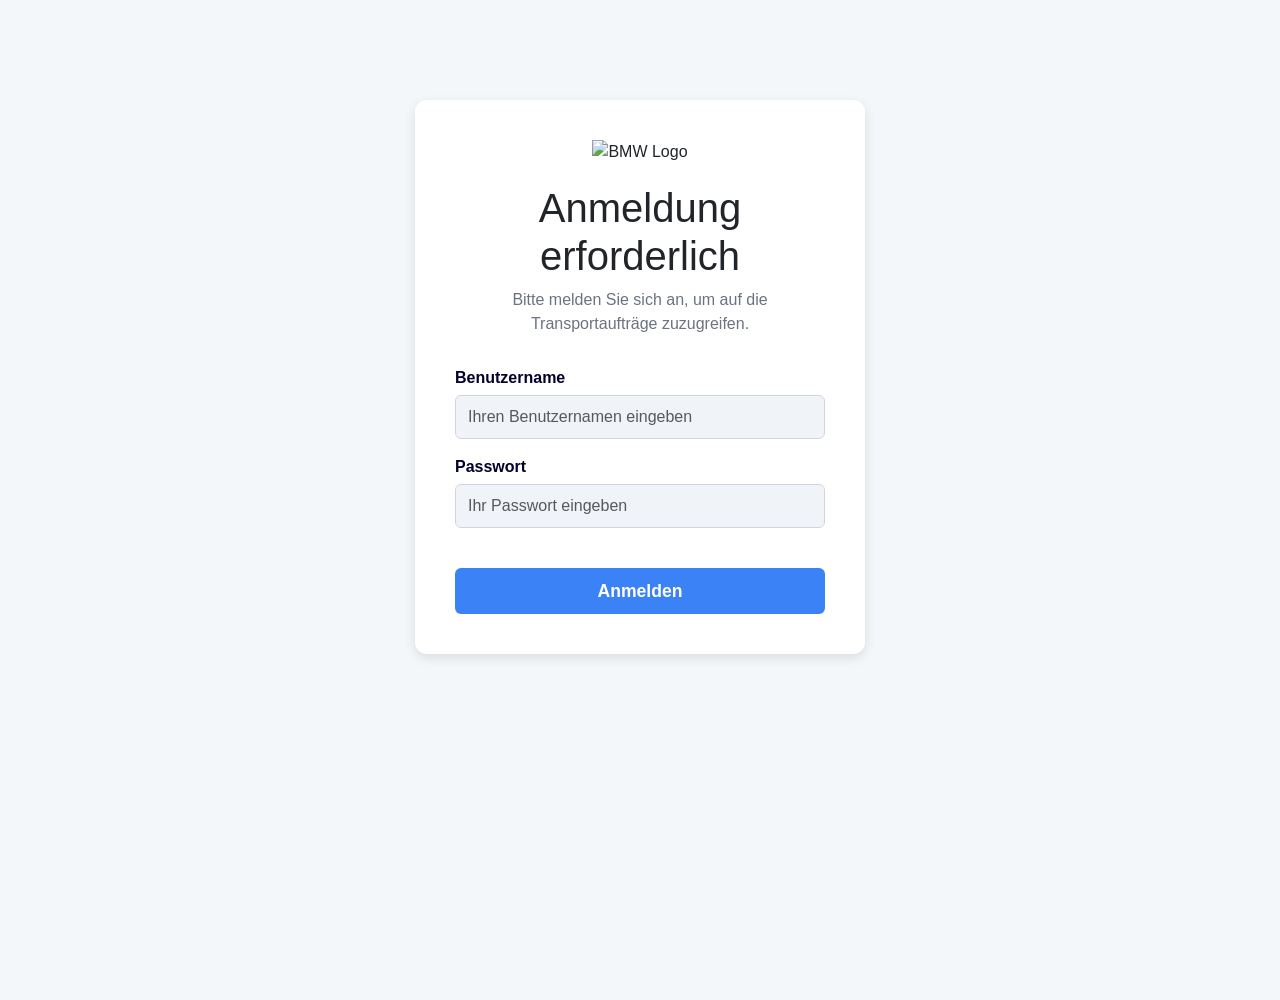
==== commit 77fc751d: "Remove skip navigation link from index.html and clean up associated CSS Co-authored-by: NikolajUnser" ====
--- a/index.html
+++ b/index.html
@@ -5,7 +5,7 @@
     <meta name="viewport" content="width=device-width, initial-scale=1.0"/>
     <meta http-equiv="X-UA-Compatible" content="IE=edge">
     <meta name="description" content="BMW Transport Confirmation Application">
-    <meta http-equiv="Content-Security-Policy" content="default-src 'self'; script-src 'self' 'unsafe-inline' https://cdn.jsdelivr.net; style-src 'self' 'unsafe-inline' https://cdn.jsdelivr.net https://fonts.googleapis.com; font-src 'self' https://fonts.gstatic.com; img-src 'self' https://upload.wikimedia.org data:; connect-src 'self' https://e157ee54d75be7b59e64b3c2c12166.51.environment.api.powerplatform.com https://cdn.jsdelivr.net; frame-ancestors 'none'; base-uri 'self'; form-action 'self';">
+    <meta http-equiv="Content-Security-Policy" content="default-src 'self'; script-src 'self' https://cdn.jsdelivr.net; style-src 'self' https://cdn.jsdelivr.net https://fonts.googleapis.com; font-src 'self' https://fonts.gstatic.com; img-src 'self' https://upload.wikimedia.org data:; connect-src 'self' https://e157ee54d75be7b59e64b3c2c12166.51.environment.api.powerplatform.com https://cdn.jsdelivr.net; frame-ancestors 'none'; base-uri 'self'; form-action 'self';">
     <title>Empfangsort: Transportbestätigung</title>
     
     <!-- DNS Prefetch and Preconnect for Performance -->
@@ -20,341 +20,14 @@
     <!-- Stylesheets -->
     <link href="https://cdn.jsdelivr.net/npm/bootstrap@5.3.0/dist/css/bootstrap.min.css" rel="stylesheet" crossorigin="anonymous">
     <link href="https://fonts.googleapis.com/css2?family=Montserrat:wght@400;600;700&display=swap" rel="stylesheet">
-    <style>
-        /* ============================================
-           CSS VARIABLES - Centralized Theme Values
-           ============================================ */
-        :root {
-            /* Brand Colors */
-            --color-primary: #3b82f6;
-            --color-primary-dark: #1e3a8a;
-            --color-primary-light: #dbeafe;
-            --color-bmw-dark: #00002d;
-            
-            /* Neutral Colors */
-            --color-white: #ffffff;
-            --color-gray-50: #f4f7fa;
-            --color-gray-100: #f0f3f8;
-            --color-gray-200: #e5e7eb;
-            --color-gray-300: #d1d5db;
-            --color-gray-600: #6b7280;
-            --color-gray-700: #767676;
-            --color-gray-800: #1f2937;
-            
-            /* Spacing */
-            --spacing-xs: 5px;
-            --spacing-sm: 10px;
-            --spacing-md: 20px;
-            --spacing-lg: 30px;
-            --spacing-xl: 40px;
-            
-            /* Border Radius */
-            --radius-sm: 6px;
-            --radius-md: 8px;
-            --radius-lg: 12px;
-            
-            /* Shadows */
-            --shadow-sm: 0 4px 12px rgba(0, 0, 0, 0.05);
-            --shadow-md: 0 4px 12px rgba(0, 0, 0, 0.1);
-            
-            /* Transitions */
-            --transition-fast: 0.1s ease;
-            --transition-normal: 0.3s ease;
-            
-            /* Form Elements */
-            --form-height: 44px;
-            --textarea-min-height: 80px;
-        }
-        
-        /* ============================================
-           BASE STYLES
-           ============================================ */
-        body {
-            min-height: 100vh;
-            background-color: var(--color-gray-50);
-            font-family: 'Montserrat', sans-serif;
-            /* Enable hardware acceleration */
-            transform: translateZ(0);
-            backface-visibility: hidden;
-        }
-        
-        /* Skip Navigation Link for Accessibility */
-        .skip-link {
-            position: absolute;
-            top: -40px;
-            left: 0;
-            background: var(--color-bmw-dark);
-            color: var(--color-white);
-            padding: var(--spacing-sm);
-            text-decoration: none;
-            z-index: 100;
-        }
-        
-        .skip-link:focus {
-            top: 0;
-        }
-        
-        /* ============================================
-           HEADER AND CARD STYLES
-           ============================================ */
-        .header-section {
-            background-color: var(--color-bmw-dark);
-            color: var(--color-white);
-            padding: var(--spacing-xl);
-            border-radius: var(--radius-lg) var(--radius-lg) 0 0;
-        }
-        
-        .header-section h1 {
-            font-weight: 700;
-            font-size: 2.2rem;
-        }
-        
-        .main-card, .login-card {
-            background-color: var(--color-white);
-            border-radius: var(--radius-lg);
-            box-shadow: var(--shadow-sm);
-            margin: var(--spacing-xl) auto;
-        }
-        
-        .main-card {
-            max-width: 900px;
-        }
-        
-        .login-card {
-            box-shadow: var(--shadow-md);
-            margin: 100px auto;
-            max-width: 450px;
-            padding: var(--spacing-xl);
-        }
-        
-        .login-header {
-            text-align: center;
-            margin-bottom: var(--spacing-lg);
-        }
-        
-        .login-header h2 {
-            color: var(--color-bmw-dark);
-            font-weight: 700;
-            margin-bottom: var(--spacing-sm);
-        }
-        
-        .login-header p {
-            color: var(--color-gray-600);
-        }
-        
-        /* ============================================
-           FORM STYLES
-           ============================================ */
-        .form-control, .form-select {
-            background-color: var(--color-gray-100);
-            border: 1px solid var(--color-gray-300);
-            color: var(--color-gray-800);
-            font-weight: 500;
-            font-size: 1rem;
-            height: var(--form-height);
-        }
-        
-        .form-label {
-            font-weight: 600;
-            color: var(--color-bmw-dark);
-            margin-bottom: var(--spacing-xs);
-        }
-        
-        .form-text {
-            font-size: 0.92em;
-        }
-        
-        textarea.form-control {
-            min-height: var(--textarea-min-height);
-            resize: vertical;
-            height: auto;
-        }
-        
-        /* Focus styles for accessibility */
-        .form-control:focus, .form-select:focus, .btn:focus {
-            border-color: var(--color-primary);
-            box-shadow: 0 0 0 0.2rem rgba(59, 130, 246, 0.25);
-            outline: 2px solid transparent;
-            outline-offset: 2px;
-        }
-        
-        /* ============================================
-           ORDER CARD STYLES
-           ============================================ */
-        .order-card {
-            border: 1px solid var(--color-gray-200);
-            border-left: 5px solid var(--color-primary);
-            border-radius: var(--radius-md);
-            margin-bottom: var(--spacing-md);
-            padding: 22px 22px 10px 22px;
-            background-color: var(--color-white);
-            /* Use transform for better performance */
-            will-change: transform;
-        }
-        
-        .order-card h5 {
-            font-weight: 700;
-            color: var(--color-primary);
-            margin-bottom: var(--spacing-sm);
-            border-bottom: 2px solid var(--color-gray-100);
-            padding-bottom: var(--spacing-xs);
-            display: flex;
-            justify-content: space-between;
-            align-items: center;
-            flex-wrap: wrap;
-        }
-        
-        .order-id-badge {
-            background-color: var(--color-primary-light);
-            color: var(--color-primary-dark);
-            padding: 4px 12px;
-            border-radius: var(--radius-sm);
-            font-size: 0.9rem;
-            font-weight: 600;
-            margin-left: var(--spacing-sm);
-        }
-        
-        /* ============================================
-           BUTTON STYLES
-           ============================================ */
-        .btn-custom {
-            background-color: var(--color-primary);
-            color: var(--color-white);
-            font-weight: 600;
-            font-size: 1.1rem;
-            padding: var(--spacing-sm) var(--spacing-lg);
-            border: none;
-            transition: background-color var(--transition-normal), transform var(--transition-fast);
-            will-change: background-color;
-        }
-        
-        .btn-custom:hover:not(:disabled) {
-            background-color: var(--color-primary-dark);
-            color: var(--color-white);
-            transform: translateY(-1px);
-        }
-        
-        .btn-custom:active:not(:disabled) {
-            transform: translateY(0);
-        }
-        
-        .btn-custom:disabled {
-            cursor: not-allowed;
-            opacity: 0.6;
-        }
-        
-        /* ============================================
-           UTILITY CLASSES
-           ============================================ */
-        .hidden {
-            display: none !important;
-        }
-        
-        .spinner-border-sm {
-            width: 1rem;
-            height: 1rem;
-            margin-right: 0.5rem;
-        }
-        
-        .readonly-label {
-            display: block;
-            font-weight: 500;
-            color: var(--color-gray-700);
-        }
-        
-        .readonly-data {
-            font-weight: 600;
-            color: var(--color-gray-800);
-            font-size: 1.1rem;
-            margin-bottom: 13px;
-        }
-        
-        /* ============================================
-           ACCESSIBILITY IMPROVEMENTS
-           ============================================ */
-        [data-bs-toggle="tooltip"] {
-            cursor: help;
-        }
-        
-        /* Ensure keyboard focus is visible */
-        *:focus-visible {
-            outline: 2px solid var(--color-primary);
-            outline-offset: 2px;
-        }
-        
-        /* Loading state */
-        .loading {
-            pointer-events: none;
-            opacity: 0.6;
-        }
-        
-        /* ============================================
-           RESPONSIVE DESIGN
-           ============================================ */
-        @media (max-width: 768px) {
-            .header-section {
-                padding: var(--spacing-md);
-            }
-            
-            .header-section h1 {
-                font-size: 1.75rem;
-            }
-            
-            .login-card {
-                margin: var(--spacing-md) auto;
-                padding: var(--spacing-md);
-            }
-            
-            .order-card {
-                padding: var(--spacing-md);
-            }
-            
-            .order-card h5 {
-                flex-direction: column;
-                align-items: flex-start;
-                gap: var(--spacing-sm);
-            }
-            
-            .order-id-badge {
-                margin-left: 0;
-            }
-        }
-        
-        @media (max-width: 576px) {
-            .btn-custom {
-                font-size: 1rem;
-                padding: var(--spacing-sm) var(--spacing-md);
-            }
-        }
-        
-        /* ============================================
-           ANIMATIONS
-           ============================================ */
-        @keyframes fadeIn {
-            from {
-                opacity: 0;
-                transform: translateY(-10px);
-            }
-            to {
-                opacity: 1;
-                transform: translateY(0);
-            }
-        }
-        
-        .alert {
-            animation: fadeIn 0.3s ease-in-out;
-        }
-    </style>
+    <link href="styles.css" rel="stylesheet">
 </head>
 <body>
-    <!-- Skip Navigation for Accessibility -->
-    <a href="#main-content" class="skip-link">Zum Hauptinhalt springen</a>
-
     <!-- Login Screen -->
     <div id="login-screen" class="container">
         <main class="login-card" role="main" aria-labelledby="login-heading">
             <header class="login-header">
-                <img src="https://upload.wikimedia.org/wikipedia/commons/4/44/BMW.svg" alt="BMW Logo" width="60" height="60" loading="eager" decoding="async" style="margin-bottom: 20px;">
+                <img src="https://upload.wikimedia.org/wikipedia/commons/4/44/BMW.svg" alt="BMW Logo" width="60" height="60" loading="eager" decoding="async" class="login-logo">
                 <h1 id="login-heading">Anmeldung erforderlich</h1>
                 <p>Bitte melden Sie sich an, um auf die Transportaufträge zuzugreifen.</p>
             </header>
@@ -387,15 +60,15 @@
     <div id="main-app" class="container hidden">
         <article class="main-card" role="main" aria-labelledby="main-heading">
             <header class="header-section text-center">
-                <h1 id="main-heading">Transportbestätigung durch Empfangsort <img src="https://upload.wikimedia.org/wikipedia/commons/4/44/BMW.svg" alt="BMW Logo" width="42" height="42" loading="lazy" decoding="async" style="vertical-align: middle;"></h1>
-                <p class="lead" style="color: #dbeafe;">
+                <h2 id="main-heading">Transportbestätigung durch Empfangsort <img src="https://upload.wikimedia.org/wikipedia/commons/4/44/BMW.svg" alt="BMW Logo" width="42" height="42" loading="lazy" decoding="async" class="header-logo"></h2>
+                <p class="lead header-lead-text">
                   Bitte bestätigen Sie als Empfangsort die empfangenen Werte zu den untenstehenden Transporten.
                 </p>
             </header>
             <section id="main-content" class="p-4" aria-labelledby="main-heading">
                 <form id="delivery-form" novalidate aria-labelledby="main-heading">
                     <div id="orders-container" role="region" aria-label="Transportaufträge">
-                        <div class="alert alert-info" role="status" aria-live="polite" aria-busy="true">Lade Bestelldaten...</div>
+                        <div class="alert alert-info" role="status" aria-live="polite">Lade Bestelldaten...</div>
                     </div>
                     <div id="alert-container" class="mt-4" role="alert" aria-live="assertive" aria-atomic="true"></div>
                     <div class="d-grid gap-2">
@@ -407,722 +80,6 @@
     </div>
 
     <script src="https://cdn.jsdelivr.net/npm/bootstrap@5.3.0/dist/js/bootstrap.bundle.min.js" crossorigin="anonymous" defer></script>
-    <script>
-        'use strict'; // Enable strict mode for better error checking
-        
-        // ============================================
-        // CONFIGURATION & CONSTANTS
-        // ============================================
-        
-        /**
-         * Application configuration constants
-         * @constant {Object}
-         */
-        const CONFIG = {
-            AUTH_FLOW_URL: 'https://e157ee54d75be7b59e64b3c2c12166.51.environment.api.powerplatform.com:443/powerautomate/automations/direct/workflows/3f3444f8c3514fe8873204c368389636/triggers/manual/paths/invoke?api-version=1&sp=%2Ftriggers%2Fmanual%2Frun&sv=1.0&sig=SwlTj3if5ZKKomFHRBl7RZA-kmS3-X4oMm7NkNRVYFU',
-            ORDER_SUBMIT_URL: 'https://e157ee54d75be7b59e64b3c2c12166.51.environment.api.powerplatform.com:443/powerautomate/automations/direct/workflows/c3b6894a81804e10a1040bf9d114ae16/triggers/manual/paths/invoke?api-version=1&sp=%2Ftriggers%2Fmanual%2Frun&sv=1.0&sig=3k9xRRQyzvzaQPioR6-EuOVGvns-Ap0jE3CYRe4C8Ys',
-            REQUEST_TIMEOUT: 30000, // 30 seconds
-            MAX_USERNAME_LENGTH: 100,
-            MAX_PASSWORD_LENGTH: 100,
-            MAX_COMMENT_LENGTH: 500,
-            VALID_ALERT_TYPES: ['success', 'danger', 'warning', 'info'],
-            DEBOUNCE_DELAY: 300 // milliseconds for input debouncing
-        };
-        
-        /**
-         * Session token for authenticated requests
-         * @type {string|null}
-         */
-        let sessionToken = null;
-        
-        /**
-         * Cache for DOM elements to reduce lookups and improve performance
-         * @constant {Object}
-         */
-        const DOM_CACHE = {
-            loginScreen: null,
-            mainApp: null,
-            loginForm: null,
-            deliveryForm: null,
-            ordersContainer: null,
-            alertContainer: null,
-            loginAlert: null
-        };
-
-        /**
-         * Reason codes for short delivery destination
-         * @constant {Array<{value: string, text: string}>}
-         */
-        const REASON_SHORT_DELIVERY = [
-            { value: 'None', text: '— Keine Unterlieferung —' },
-            { value: '05', text: '05 Falsche Waggongattung angeliefert' },
-            { value: '06', text: '06 Fehlende Waggons - Schadwaggon' },
-            { value: '07', text: '07 Ausrangierung Schadwaggons' },
-            { value: '08', text: '08 fehlende Lokführerverfügbarkeit' },
-            { value: '09', text: '09 zu wenige Waggons - falsche Planung Bahn-DL' },
-            { value: '10', text: '10 zu spät angelieferte Waggons' },
-            { value: '11', text: '11 Fehlende Lokführerverfügbarkeit' },
-            { value: '12', text: '12 Zugverspätung - Arbeitszeit Ende' },
-            { value: '13', text: '13 Zugverspätung - Sonstiges Bahn DL' },
-            { value: '14', text: '14 Zugverspätung -   Sonstiges' },
-            { value: '15', text: '15 Streik - Bahn Infrastruktur' },
-            { value: '25', text: '25 technische Störungen Bahnhof bzw. Rangierer' },
-            { value: '26', text: '26 technische Störungen auf der Strecke (z.B. Bahnübergang, Stellwerkstörung)' },
-            { value: '27', text: '27 Rangierleistung nicht ausreichend - Rangierdienst unterbesetzt' },
-            { value: '28', text: '28 Rangierleistung nicht ausreichend  - Rangierdienst in Pause' },
-            { value: '29', text: '29 Rangierleistung nicht ausreichend - Lokschaden/ Lokstörung' },
-            { value: '30', text: '30 Zeitplanung Rangierverkehr' },
-            { value: '31', text: '31 Rangierleistung nicht ausreichend (z.B. bei zu viel Rangierung Schadwaggons/Züge gleichzeitig/Lokverfügbarkeit/Lokführer krank, Lokstörrung…)' },
-            { value: '32', text: '32 Stellwerk nicht besetzt' },
-            { value: '33', text: '33 Lokzuführung verspätet' },
-            { value: '34', text: '34 Warten aus Lok - Störung auf der Strecke; Fahren auf Sicht' },
-            { value: '35', text: '35 Warten auf Lok - Infrastruktur überlastet' },
-            { value: '36', text: '36 Warten aus Lok - Sonstiges' },
-            { value: '37', text: '37 Streckensperrung --> keine Umleitung möglich' },
-            { value: '38', text: '38 Baustelle/ Infrastruktur' },
-            { value: '39', text: '39 Blockierung Transportwege (Abgrenzung zur technischen Störrung, z.B. liegengebliebener Zug auf der Strecke)' },
-            { value: '40', text: '40 Umleitung netzbedingt; Personen im Gleis' },
-            { value: '41', text: '41 Infrastruktur (Baustellen, Oberleitungsstörung, Rückstau wg. Überfüllung der Umleitungen)' },
-            { value: '42', text: '42 fehlende Trassenverfügbarkeit' },
-            { value: '43', text: '43 Dispositive Zulaufsteuerung' },
-            { value: '53', text: '53 Fehlende Waggons - falsche Planung Bahn-DL' }
-        ];
-
-        // ============================================
-        // SECURITY & VALIDATION UTILITIES
-        // ============================================
-        
-        /**
-         * Escapes HTML to prevent XSS attacks
-         * Uses browser's built-in textContent for safe escaping
-         * @param {string} text - Text to escape
-         * @returns {string} Escaped HTML string
-         */
-        function escapeHtml(text) {
-            const div = document.createElement('div');
-            div.textContent = text;
-            return div.innerHTML;
-        }
-
-        /**
-         * Validates alert type to prevent CSS class injection
-         * @param {string} type - Alert type to validate
-         * @returns {string} Validated alert type (defaults to 'info' if invalid)
-         */
-        function validateAlertType(type) {
-            return CONFIG.VALID_ALERT_TYPES.includes(type) ? type : 'info';
-        }
-
-        /**
-         * Sanitizes ID to ensure it only contains safe characters for HTML attributes
-         * Allows alphanumeric characters, dash, underscore, and German umlauts
-         * @param {string} id - ID to sanitize
-         * @returns {string} Sanitized ID
-         */
-        function sanitizeId(id) {
-            // Remove any characters that are not alphanumeric, dash, underscore, or German umlauts
-            // Specifically supports: a-z, A-Z, 0-9, -, _, ä, ö, ü, Ä, Ö, Ü, ß
-            // Note: HTML5 supports non-ASCII characters in IDs
-            return String(id).replace(/[^a-zA-Z0-9\-_äöüÄÖÜß]/g, '');
-        }
-        
-        /**
-         * Validates input length to prevent DoS attacks
-         * @param {string} input - Input to validate
-         * @param {number} maxLength - Maximum allowed length
-         * @returns {boolean} Whether input is valid
-         */
-        function validateInputLength(input, maxLength) {
-            return input && input.length <= maxLength;
-        }
-
-        // ============================================
-        // PERFORMANCE UTILITIES
-        // ============================================
-        
-        /**
-         * Creates a debounced function that delays invoking func until after delay milliseconds
-         * have elapsed since the last time the debounced function was invoked
-         * @param {Function} func - Function to debounce
-         * @param {number} delay - Delay in milliseconds
-         * @returns {Function} Debounced function
-         */
-        function debounce(func, delay) {
-            let timeoutId;
-            return function debounced(...args) {
-                clearTimeout(timeoutId);
-                timeoutId = setTimeout(() => func.apply(this, args), delay);
-            };
-        }
-
-        /**
-         * Creates a throttled function that only invokes func at most once per delay milliseconds
-         * @param {Function} func - Function to throttle
-         * @param {number} delay - Delay in milliseconds
-         * @returns {Function} Throttled function
-         */
-        function throttle(func, delay) {
-            let lastCall = 0;
-            return function throttled(...args) {
-                const now = Date.now();
-                if (now - lastCall >= delay) {
-                    lastCall = now;
-                    return func.apply(this, args);
-                }
-            };
-        }
-
-        // ============================================
-        // DATA PROCESSING UTILITIES
-        // ============================================
-        
-        /**
-         * UTF-8 aware base64 decoding
-         * Handles multi-byte Unicode characters properly
-         * @param {string} str - Base64 encoded string
-         * @returns {string} Decoded string
-         */
-        function base64DecodeUnicode(str) {
-            // Convert base64 to percent-encoding, then decode
-            return decodeURIComponent(atob(str).split('').map(c => 
-                '%' + ('00' + c.charCodeAt(0).toString(16)).slice(-2)
-            ).join(''));
-        }
-
-        /**
-         * Converts date from DD.MM.YYYY format to YYYY-MM-DD (ISO format)
-         * @param {string} dateStr - Date string in DD.MM.YYYY format
-         * @returns {string} Date in ISO format or original string if parsing fails
-         */
-        function convertDateToISO(dateStr) {
-            if (!dateStr) return '';
-            const parts = dateStr.split('.');
-            if (parts.length === 3) {
-                const [day, month, year] = parts;
-                return `${year}-${month.padStart(2, '0')}-${day.padStart(2, '0')}`;
-            }
-            return dateStr;
-        }
-
-        /**
-         * Generates 2-hour time slots as HTML options (00:00-02:00, ..., 22:00-00:00)
-         * @returns {string} HTML options string for time slot selection
-         */
-        function generate2HourSlots() {
-            const slots = [];
-            for (let h = 0; h < 24; h += 2) {
-                const from = String(h).padStart(2, '0') + ':00';
-                const toHour = (h + 2) % 24;
-                const to = String(toHour).padStart(2, '0') + ':00';
-                slots.push({
-                    value: `${from} - ${to}`,
-                    text: `${from} - ${to}`
-                });
-            }
-            // Time slots are generated from controlled numeric values, no escaping needed
-            return slots.map(slot => `<option value="${slot.value}">${slot.text}</option>`).join('');
-        }
-        
-        // Pre-generate time slots for performance optimization
-        const twoHourSlotOptionsHtml = generate2HourSlots();
-
-        /**
-         * Gets and normalizes order data from URL parameters
-         * Handles backward compatibility with different field naming conventions
-         * @returns {Array<Object>} Array of normalized order objects
-         */
-        function getOrdersFromUrl() {
-            const params = new URLSearchParams(window.location.search);
-            const encodedData = params.get('data');
-            
-            try {
-                if (!encodedData) return [];
-                
-                let jsonString;
-                try {
-                    // Try UTF-8 aware base64 decoding first
-                    jsonString = base64DecodeUnicode(encodedData);
-                } catch { 
-                    try {
-                        // Fallback to regular base64
-                        jsonString = atob(encodedData);
-                    } catch {
-                        // Last resort: try URL decoding
-                        jsonString = decodeURIComponent(encodedData);
-                    }
-                }
-                
-                const parsedData = JSON.parse(jsonString);
-                const ordersArray = Array.isArray(parsedData) ? parsedData : [parsedData];
-                
-                return ordersArray.map(order => {
-                    // Note: Handle 'Depature' typo in source data for backward compatibility
-                    const departure = order.Departure || order.departure || order.Depature || 'N/A';
-                    const destination = order.Destination || order.destination || 'N/A';
-                    
-                    return {
-                        orderId: order.OrderID || order.orderId,
-                        supplier: order.SupplierName || order.supplier,
-                        cw: order.CW || order.cw,
-                        route: `${departure} nach ${destination}`,
-                        deliveryDate: (order.deliveryDate || order.DeliveryDate || '').trim(),
-                        departure: departure,
-                        deliveredWagons: order.DeliveredWagons || order.deliveredWagons || '',
-                        dlTransportdate: order.DlTransportdate || order.dlTransportdate || '',
-                        reasonShortDelivery: order['Reason Short Delivery Destination'] || order.reasonShortDeliveryDestination || '',
-                    };
-                });
-            } catch (e) {
-                console.error('Error parsing order data:', e);
-                return [];
-            }
-        }
-
-        // ============================================
-        // UI UTILITIES
-        // ============================================
-        
-        /**
-         * Displays an alert message in the login screen
-         * @param {string} message - Message to display
-         * @param {string} type - Alert type (success, danger, warning, info)
-         */
-        function showLoginAlert(message, type) {
-            const alertContainer = DOM_CACHE.loginAlert || document.getElementById('login-alert');
-            const validType = validateAlertType(type);
-            const escapedMessage = escapeHtml(message);
-            
-            alertContainer.innerHTML = `
-                <div class="alert alert-${validType} alert-dismissible fade show" role="alert">
-                    ${escapedMessage}
-                    <button type="button" class="btn-close" data-bs-dismiss="alert" aria-label="Schließen"></button>
-                </div>`;
-        }
-
-        /**
-         * Displays an alert message in the main application
-         * @param {string} message - Message to display
-         * @param {string} type - Alert type (success, danger, warning, info)
-         */
-        function showAlert(message, type) {
-            const alertContainer = DOM_CACHE.alertContainer || document.getElementById('alert-container');
-            const validType = validateAlertType(type);
-            const escapedMessage = escapeHtml(message);
-            
-            alertContainer.innerHTML = `
-                <div class="alert alert-${validType} alert-dismissible fade show" role="alert" style="font-size: 1rem;">
-                    ${escapedMessage}
-                    <button type="button" class="btn-close" data-bs-dismiss="alert" aria-label="Schließen"></button>
-                </div>`;
-        }
-
-        /**
-         * Creates HTML for a single delivery card with all form fields
-         * @param {Object} order - Order data object
-         * @returns {string} HTML string for the order card
-         */
-        function createDeliveryCard(order) {
-            const id = sanitizeId(order.orderId || 'UNKNOWN');
-            
-            // Extract the code from the reason (e.g., "38 Baustelle/Infrastruktur" -> "38")
-            const reasonCode = (order.reasonShortDelivery || '').split(' ')[0] || '';
-            
-            const reasonOpts = REASON_SHORT_DELIVERY.map(r => {
-                const selected = r.value === reasonCode ? ' selected' : '';
-                return `<option value="${escapeHtml(r.value)}"${selected}>${escapeHtml(r.text)}</option>`;
-            }).join('');
-
-            return `
-                <article class="order-card" data-order-id="${id}" role="region" aria-labelledby="order-title-${id}">
-                    <h2 id="order-title-${id}" class="h5">
-                        <span>${escapeHtml(order.route || '')}</span>
-                        <span class="order-id-badge">Auftrag-ID: ${escapeHtml(order.orderId || 'UNKNOWN')}</span>
-                    </h2>
-                    
-                    <fieldset class="border-0 p-0">
-                        <legend class="visually-hidden">Auftragsdetails für ${escapeHtml(order.orderId || 'UNKNOWN')}</legend>
-                        
-                        <div class="row g-3 mb-3">
-                            <!-- Read-only Information -->
-                            <div class="col-md-4 mb-1">
-                                <span class="readonly-label">Dienstleister</span>
-                                <span class="readonly-data">${escapeHtml(order.supplier || 'N/A')}</span>
-                            </div>
-                            <div class="col-md-4 mb-1">
-                                <span class="readonly-label">KW</span>
-                                <span class="readonly-data">${escapeHtml(order.cw || 'N/A')}</span>
-                            </div>
-                            <div class="col-md-4 mb-1">
-                                <span class="readonly-label">Soll-Transportdatum</span>
-                                <span class="readonly-data">${escapeHtml(order.dlTransportdate || 'N/A')}</span>
-                            </div>
-                        </div>
-                        
-                        <hr class="my-2">
-                        
-                        <!-- Editable Form Fields -->
-                        <div class="row g-3">
-                            <!-- Delivery Details Group -->
-                            <div class="col-md-4">
-                                <label for="delivered-wagons-${id}" class="form-label">Gelieferte Waggons</label>
-                                <input 
-                                    type="number" 
-                                    class="form-control" 
-                                    id="delivered-wagons-${id}" 
-                                    name="delivered-wagons-${id}" 
-                                    min="0" 
-                                    max="9999" 
-                                    value="${escapeHtml(String(order.deliveredWagons || ''))}" 
-                                    required 
-                                    aria-required="true"
-                                    aria-describedby="delivered-wagons-${id}-hint"
-                                    placeholder="Anzahl eingeben">
-                                <small id="delivered-wagons-${id}-hint" class="form-text">Geben Sie die Anzahl der gelieferten Waggons ein</small>
-                            </div>
-                            <div class="col-md-4">
-                                <label for="delivered-transport-date-${id}" class="form-label" data-bs-toggle="tooltip" data-bs-placement="top" title="Dieses Datum ggf. am Empfangsort eintragen">Ist-Transportdatum</label>
-                                <input 
-                                    type="date" 
-                                    class="form-control" 
-                                    id="delivered-transport-date-${id}" 
-                                    name="delivered-transport-date-${id}" 
-                                    value="${escapeHtml(convertDateToISO(order.dlTransportdate || ''))}" 
-                                    aria-label="Ist-Transportdatum">
-                            </div>
-                            <div class="col-md-4">
-                                <label for="delivery-time-slot-${id}" class="form-label">Lieferzeit-Slot (2h)</label>
-                                <select 
-                                    class="form-select" 
-                                    id="delivery-time-slot-${id}" 
-                                    name="delivery-time-slot-${id}" 
-                                    aria-label="Lieferzeit-Slot wählen">
-                                    ${twoHourSlotOptionsHtml}
-                                </select>
-                            </div>
-                            
-                            <!-- No Show and Reason Group -->
-                            <div class="col-md-6">
-                                <label for="destination-no-show-${id}" class="form-label">No Show am Empfangsort</label>
-                                <select 
-                                    class="form-select" 
-                                    id="destination-no-show-${id}" 
-                                    name="destination-no-show-${id}" 
-                                    required 
-                                    aria-required="true">
-                                    <option value="No">Nein</option>
-                                    <option value="Yes">Ja</option>
-                                </select>
-                            </div>
-                            <div class="col-md-6">
-                                <label for="reason-short-destination-${id}" class="form-label">Grund Unterlieferung Empfangsort</label>
-                                <select 
-                                    class="form-select" 
-                                    id="reason-short-destination-${id}" 
-                                    name="reason-short-destination-${id}" 
-                                    aria-label="Grund Unterlieferung wählen">
-                                    ${reasonOpts}
-                                </select>
-                            </div>
-                            
-                            <!-- Comment Group -->
-                            <div class="col-12">
-                                <label for="destination-comment-${id}" class="form-label">Kommentar Empfangsort</label>
-                                <textarea 
-                                    class="form-control" 
-                                    id="destination-comment-${id}" 
-                                    name="destination-comment-${id}" 
-                                    maxlength="${CONFIG.MAX_COMMENT_LENGTH}" 
-                                    rows="3" 
-                                    aria-label="Kommentar eingeben"
-                                    aria-describedby="destination-comment-${id}-hint"
-                                    placeholder="Optional: Zusätzliche Hinweise oder Bemerkungen"></textarea>
-                                <small id="destination-comment-${id}-hint" class="form-text">Maximal ${CONFIG.MAX_COMMENT_LENGTH} Zeichen</small>
-                            </div>
-                        </div>
-                    </fieldset>
-                </article>
-            `;
-        }
-
-        /**
-         * Initializes Bootstrap tooltips for the current page
-         * Disposes existing tooltips to prevent memory leaks
-         */
-        function initializeTooltips() {
-            const tooltipTriggerList = Array.from(document.querySelectorAll('[data-bs-toggle="tooltip"]'));
-            tooltipTriggerList.forEach((tooltipTriggerEl) => {
-                // Dispose existing tooltip if any to prevent memory leaks
-                const existingTooltip = bootstrap.Tooltip.getInstance(tooltipTriggerEl);
-                if (existingTooltip) {
-                    existingTooltip.dispose();
-                }
-                new bootstrap.Tooltip(tooltipTriggerEl);
-            });
-        }
-
-        /**
-         * Loads and displays order forms from URL data
-         * Uses document fragment for optimal DOM performance
-         */
-        function loadForm() {
-            const ordersData = getOrdersFromUrl();
-            const container = DOM_CACHE.ordersContainer || document.getElementById('orders-container');
-            
-            if (ordersData.length === 0) {
-                container.innerHTML = `
-                    <div class="alert alert-danger" role="alert">
-                        <strong>Fehler:</strong> Es wurden keine Bestelldaten übergeben oder die Daten konnten nicht geladen werden.<br><br>
-                        Bitte wenden Sie sich an das Logistik-Team oder überprüfen Sie den Link.
-                    </div>`;
-                const submitBtn = document.querySelector('#delivery-form button[type="submit"]');
-                if (submitBtn) submitBtn.disabled = true;
-                return;
-            }
-            
-            // Use document fragment for better performance - single reflow instead of multiple
-            const fragment = document.createDocumentFragment();
-            const tempDiv = document.createElement('div');
-            
-            ordersData.forEach(order => {
-                tempDiv.innerHTML = createDeliveryCard(order);
-                while (tempDiv.firstChild) {
-                    fragment.appendChild(tempDiv.firstChild);
-                }
-            });
-            
-            container.innerHTML = '';
-            container.appendChild(fragment);
-            
-            // Initialize Bootstrap tooltips
-            initializeTooltips();
-        }
-
-        // ============================================
-        // API UTILITIES
-        // ============================================
-        
-        /**
-         * Makes a fetch request with timeout to prevent hanging requests
-         * @param {string} url - URL to fetch
-         * @param {Object} options - Fetch options
-         * @param {number} timeout - Timeout in milliseconds
-         * @returns {Promise<Response>} Fetch promise with timeout
-         */
-        function fetchWithTimeout(url, options = {}, timeout = CONFIG.REQUEST_TIMEOUT) {
-            return Promise.race([
-                fetch(url, options),
-                new Promise((_, reject) =>
-                    setTimeout(() => reject(new Error('Request timeout')), timeout)
-                )
-            ]);
-        }
-
-        // ============================================
-        // EVENT HANDLERS
-        // ============================================
-        
-        /**
-         * Handles login form submission with validation and error handling
-         * @param {Event} event - Submit event
-         * @returns {Promise<void>}
-         */
-        async function handleLogin(event) {
-            event.preventDefault();
-            
-            const username = document.getElementById('username').value.trim();
-            const password = document.getElementById('password').value;
-            
-            // Validate input lengths to prevent DoS
-            if (!validateInputLength(username, CONFIG.MAX_USERNAME_LENGTH)) {
-                showLoginAlert('Benutzername ist zu lang.', 'danger');
-                return;
-            }
-            if (!validateInputLength(password, CONFIG.MAX_PASSWORD_LENGTH)) {
-                showLoginAlert('Passwort ist zu lang.', 'danger');
-                return;
-            }
-            
-            const loginBtn = document.getElementById('login-btn');
-            const loginBtnText = document.getElementById('login-btn-text');
-            const loginSpinner = document.getElementById('login-spinner');
-            
-            // Update UI to show loading state
-            loginBtn.disabled = true;
-            loginBtn.classList.add('loading');
-            loginBtnText.textContent = 'Überprüfung...';
-            loginSpinner.classList.remove('hidden');
-            
-            try {
-                const response = await fetchWithTimeout(CONFIG.AUTH_FLOW_URL, {
-                    method: 'POST',
-                    headers: { 
-                        'Content-Type': 'application/json',
-                        'Accept': 'application/json'
-                    },
-                    body: JSON.stringify({
-                        username: username,
-                        password: password,
-                        timestamp: new Date().toISOString()
-                    })
-                });
-                
-                const result = await response.json();
-                
-                if (response.ok && result.authenticated === true) {
-                    sessionToken = result.token || null;
-                    DOM_CACHE.loginScreen.classList.add('hidden');
-                    DOM_CACHE.mainApp.classList.remove('hidden');
-                    
-                    // Set focus to main content for screen readers
-                    const mainContent = document.getElementById('main-content');
-                    if (mainContent) {
-                        mainContent.focus();
-                    }
-                    
-                    loadForm();
-                } else {
-                    showLoginAlert('Ungültiger Benutzername oder Passwort. Bitte versuchen Sie es erneut.', 'danger');
-                }
-            } catch (error) {
-                console.error('Login error:', error);
-                const errorMessage = error.message === 'Request timeout' 
-                    ? 'Die Anfrage hat zu lange gedauert. Bitte versuchen Sie es erneut.' 
-                    : 'Verbindungsfehler. Bitte versuchen Sie es später erneut.';
-                showLoginAlert(errorMessage, 'danger');
-            } finally {
-                // Reset button state
-                loginBtn.disabled = false;
-                loginBtn.classList.remove('loading');
-                loginBtnText.textContent = 'Anmelden';
-                loginSpinner.classList.add('hidden');
-            }
-        }
-
-        /**
-         * Handles delivery form submission with comprehensive validation
-         * @param {Event} event - Submit event
-         * @returns {Promise<void>}
-         */
-        async function handleDeliverySubmit(event) {
-            event.preventDefault();
-            
-            // Show confirmation dialog before submitting
-            if (!confirm('Möchten Sie die Transportbestätigung wirklich absenden? Diese Aktion kann nicht rückgängig gemacht werden.')) {
-                return;
-            }
-            
-            const deliveryData = [];
-            const cards = document.querySelectorAll('.order-card');
-            let hasValidationError = false;
-            
-            // Collect and validate data from all order cards
-            cards.forEach(card => {
-                const id = card.getAttribute('data-order-id');
-                const deliveredWagonsEl = document.getElementById(`delivered-wagons-${id}`);
-                const deliveredWagons = parseInt(deliveredWagonsEl.value, 10);
-                
-                // Validate number input
-                if (isNaN(deliveredWagons) || deliveredWagons < 0) {
-                    deliveredWagonsEl.setCustomValidity('Bitte geben Sie eine gültige Anzahl ein.');
-                    deliveredWagonsEl.reportValidity();
-                    hasValidationError = true;
-                    return;
-                }
-                
-                // Clear any previous custom validity
-                deliveredWagonsEl.setCustomValidity('');
-                
-                const commentEl = document.getElementById(`destination-comment-${id}`);
-                const comment = commentEl.value.substring(0, CONFIG.MAX_COMMENT_LENGTH);
-                
-                deliveryData.push({
-                    orderId: id,
-                    deliveredWagons: deliveredWagons,
-                    deliveredTransportDate: document.getElementById(`delivered-transport-date-${id}`).value,
-                    deliveryTimeSlot: document.getElementById(`delivery-time-slot-${id}`).value,
-                    deliveredDestinationNoShow: document.getElementById(`destination-no-show-${id}`).value === "Yes",
-                    reasonShortDeliveryDestination: document.getElementById(`reason-short-destination-${id}`).value,
-                    destinationComment: comment,
-                });
-            });
-            
-            // Stop submission if validation failed
-            if (hasValidationError) {
-                return;
-            }
-
-            const payload = {
-                submissionTimestamp: new Date().toISOString(),
-                sessionToken: sessionToken,
-                deliveries: deliveryData
-            };
-
-            const submitBtn = event.target.querySelector('button[type="submit"]');
-            submitBtn.disabled = true;
-            submitBtn.classList.add('loading');
-            const originalText = submitBtn.textContent;
-            submitBtn.textContent = 'Wird übermittelt...';
-            submitBtn.setAttribute('aria-busy', 'true');
-
-            try {
-                const response = await fetchWithTimeout(CONFIG.ORDER_SUBMIT_URL, {
-                    method: 'POST',
-                    headers: { 
-                        'Content-Type': 'application/json',
-                        'Accept': 'application/json'
-                    },
-                    body: JSON.stringify(payload)
-                });
-                
-                if (response.ok) {
-                    showAlert('Erfolg! Die Lieferungen wurden bestätigt und übermittelt.', 'success');
-                    // Keep button disabled after successful submission to prevent duplicate submissions
-                    submitBtn.textContent = 'Erfolgreich gesendet ✓';
-                } else {
-                    const errorText = await response.text().catch(() => 'Keine Details verfügbar');
-                    showAlert(`Übermittlung fehlgeschlagen. Server-Status: ${response.status}. ${errorText}`, 'danger');
-                    submitBtn.disabled = false;
-                    submitBtn.textContent = originalText;
-                }
-            } catch (error) {
-                console.error('Submission error:', error);
-                const errorMessage = error.message === 'Request timeout'
-                    ? 'Die Übermittlung hat zu lange gedauert. Bitte überprüfen Sie Ihre Verbindung und versuchen Sie es erneut.'
-                    : 'Ein Fehler ist aufgetreten. Bitte prüfen Sie Ihre Verbindung oder wenden Sie sich an den Support.';
-                showAlert(errorMessage, 'danger');
-                submitBtn.disabled = false;
-                submitBtn.textContent = originalText;
-            } finally {
-                submitBtn.classList.remove('loading');
-                submitBtn.setAttribute('aria-busy', 'false');
-            }
-        }
-
-        // ============================================
-        // INITIALIZATION
-        // ============================================
-        
-        /**
-         * Initializes the application when DOM is ready
-         * Sets up event listeners and caches DOM elements
-         */
-        document.addEventListener('DOMContentLoaded', () => {
-            // Cache DOM elements for better performance
-            DOM_CACHE.loginScreen = document.getElementById('login-screen');
-            DOM_CACHE.mainApp = document.getElementById('main-app');
-            DOM_CACHE.loginForm = document.getElementById('login-form');
-            DOM_CACHE.deliveryForm = document.getElementById('delivery-form');
-            DOM_CACHE.ordersContainer = document.getElementById('orders-container');
-            DOM_CACHE.alertContainer = document.getElementById('alert-container');
-            DOM_CACHE.loginAlert = document.getElementById('login-alert');
-            
-            // Register event handlers
-            DOM_CACHE.loginForm.addEventListener('submit', handleLogin);
-            DOM_CACHE.deliveryForm.addEventListener('submit', handleDeliverySubmit);
-            
-            // Log application initialization for debugging
-            console.log('BMW Transport Confirmation Application initialized');
-        });
-    </script>
+    <script src="app.js" defer></script>
 </body>
 </html>
--- a/styles.css
+++ b/styles.css
@@ -0,0 +1,326 @@
+/* ============================================
+   CSS VARIABLES - Centralized Theme Values
+   ============================================ */
+:root {
+    /* Brand Colors */
+    --color-primary: #3b82f6;
+    --color-primary-dark: #1e3a8a;
+    --color-primary-light: #dbeafe;
+    --color-bmw-dark: #00002d;
+    
+    /* Neutral Colors */
+    --color-white: #ffffff;
+    --color-gray-50: #f4f7fa;
+    --color-gray-100: #f0f3f8;
+    --color-gray-200: #e5e7eb;
+    --color-gray-300: #d1d5db;
+    --color-gray-600: #6b7280;
+    --color-gray-700: #767676;
+    --color-gray-800: #1f2937;
+    
+    /* Spacing */
+    --spacing-xs: 5px;
+    --spacing-sm: 10px;
+    --spacing-md: 20px;
+    --spacing-lg: 30px;
+    --spacing-xl: 40px;
+    
+    /* Border Radius */
+    --radius-sm: 6px;
+    --radius-md: 8px;
+    --radius-lg: 12px;
+    
+    /* Shadows */
+    --shadow-sm: 0 4px 12px rgba(0, 0, 0, 0.05);
+    --shadow-md: 0 4px 12px rgba(0, 0, 0, 0.1);
+    
+    /* Transitions */
+    --transition-fast: 0.1s ease;
+    --transition-normal: 0.3s ease;
+    
+    /* Form Elements */
+    --form-height: 44px;
+    --textarea-min-height: 80px;
+}
+
+/* ============================================
+   BASE STYLES
+   ============================================ */
+body {
+    min-height: 100vh;
+    background-color: var(--color-gray-50);
+    font-family: 'Montserrat', sans-serif;
+    /* Enable hardware acceleration */
+    transform: translateZ(0);
+    backface-visibility: hidden;
+}
+
+/* ============================================
+   HEADER AND CARD STYLES
+   ============================================ */
+.header-section {
+    background-color: var(--color-bmw-dark);
+    color: var(--color-white);
+    padding: var(--spacing-xl);
+    border-radius: var(--radius-lg) var(--radius-lg) 0 0;
+}
+
+.header-section h1, .header-section h2 {
+    font-weight: 700;
+    font-size: 2.2rem;
+}
+
+.main-card, .login-card {
+    background-color: var(--color-white);
+    border-radius: var(--radius-lg);
+    box-shadow: var(--shadow-sm);
+    margin: var(--spacing-xl) auto;
+}
+
+.main-card {
+    max-width: 900px;
+}
+
+.login-card {
+    box-shadow: var(--shadow-md);
+    margin: 100px auto;
+    max-width: 450px;
+    padding: var(--spacing-xl);
+}
+
+.login-header {
+    text-align: center;
+    margin-bottom: var(--spacing-lg);
+}
+
+.login-header h2 {
+    color: var(--color-bmw-dark);
+    font-weight: 700;
+    margin-bottom: var(--spacing-sm);
+}
+
+.login-header p {
+    color: var(--color-gray-600);
+}
+
+/* ============================================
+   FORM STYLES
+   ============================================ */
+.form-control, .form-select {
+    background-color: var(--color-gray-100);
+    border: 1px solid var(--color-gray-300);
+    color: var(--color-gray-800);
+    font-weight: 500;
+    font-size: 1rem;
+    height: var(--form-height);
+}
+
+.form-label {
+    font-weight: 600;
+    color: var(--color-bmw-dark);
+    margin-bottom: var(--spacing-xs);
+}
+
+.form-text {
+    font-size: 0.92em;
+}
+
+textarea.form-control {
+    min-height: var(--textarea-min-height);
+    resize: vertical;
+    height: auto;
+}
+
+/* Focus styles for accessibility */
+.form-control:focus, .form-select:focus, .btn:focus {
+    border-color: var(--color-primary);
+    box-shadow: 0 0 0 0.2rem rgba(59, 130, 246, 0.25);
+    outline: 2px solid transparent;
+    outline-offset: 2px;
+}
+
+/* ============================================
+   ORDER CARD STYLES
+   ============================================ */
+.order-card {
+    border: 1px solid var(--color-gray-200);
+    border-left: 5px solid var(--color-primary);
+    border-radius: var(--radius-md);
+    margin-bottom: var(--spacing-md);
+    padding: 22px 22px 10px 22px;
+    background-color: var(--color-white);
+    /* Use transform for better performance */
+    will-change: transform;
+}
+
+.order-card h5 {
+    font-weight: 700;
+    color: var(--color-primary);
+    margin-bottom: var(--spacing-sm);
+    border-bottom: 2px solid var(--color-gray-100);
+    padding-bottom: var(--spacing-xs);
+    display: flex;
+    justify-content: space-between;
+    align-items: center;
+    flex-wrap: wrap;
+}
+
+.order-id-badge {
+    background-color: var(--color-primary-light);
+    color: var(--color-primary-dark);
+    padding: 4px 12px;
+    border-radius: var(--radius-sm);
+    font-size: 0.9rem;
+    font-weight: 600;
+    margin-left: var(--spacing-sm);
+}
+
+/* ============================================
+   BUTTON STYLES
+   ============================================ */
+.btn-custom {
+    background-color: var(--color-primary);
+    color: var(--color-white);
+    font-weight: 600;
+    font-size: 1.1rem;
+    padding: var(--spacing-sm) var(--spacing-lg);
+    border: none;
+    transition: background-color var(--transition-normal), transform var(--transition-fast);
+    will-change: background-color;
+}
+
+.btn-custom:hover:not(:disabled) {
+    background-color: var(--color-primary-dark);
+    color: var(--color-white);
+    transform: translateY(-1px);
+}
+
+.btn-custom:active:not(:disabled) {
+    transform: translateY(0);
+}
+
+.btn-custom:disabled {
+    cursor: not-allowed;
+    opacity: 0.6;
+}
+
+/* ============================================
+   UTILITY CLASSES
+   ============================================ */
+.hidden {
+    display: none !important;
+}
+
+.spinner-border-sm {
+    width: 1rem;
+    height: 1rem;
+    margin-right: 0.5rem;
+}
+
+.readonly-label {
+    display: block;
+    font-weight: 500;
+    color: var(--color-gray-700);
+}
+
+.readonly-data {
+    font-weight: 600;
+    color: var(--color-gray-800);
+    font-size: 1.1rem;
+    margin-bottom: 13px;
+}
+
+/* ============================================
+   ACCESSIBILITY IMPROVEMENTS
+   ============================================ */
+[data-bs-toggle="tooltip"] {
+    cursor: help;
+}
+
+/* Ensure keyboard focus is visible */
+*:focus-visible {
+    outline: 2px solid var(--color-primary);
+    outline-offset: 2px;
+}
+
+/* Loading state */
+.loading {
+    pointer-events: none;
+    opacity: 0.6;
+}
+
+/* ============================================
+   RESPONSIVE DESIGN
+   ============================================ */
+@media (max-width: 768px) {
+    .header-section {
+        padding: var(--spacing-md);
+    }
+    
+    .header-section h1, .header-section h2 {
+        font-size: 1.75rem;
+    }
+    
+    .login-card {
+        margin: var(--spacing-md) auto;
+        padding: var(--spacing-md);
+    }
+    
+    .order-card {
+        padding: var(--spacing-md);
+    }
+    
+    .order-card h5 {
+        flex-direction: column;
+        align-items: flex-start;
+        gap: var(--spacing-sm);
+    }
+    
+    .order-id-badge {
+        margin-left: 0;
+    }
+}
+
+@media (max-width: 576px) {
+    .btn-custom {
+        font-size: 1rem;
+        padding: var(--spacing-sm) var(--spacing-md);
+    }
+}
+
+/* ============================================
+   ANIMATIONS
+   ============================================ */
+@keyframes fadeIn {
+    from {
+        opacity: 0;
+        transform: translateY(-10px);
+    }
+    to {
+        opacity: 1;
+        transform: translateY(0);
+    }
+}
+
+.alert {
+    animation: fadeIn 0.3s ease-in-out;
+}
+
+/* ============================================
+   COMPONENT-SPECIFIC STYLES
+   ============================================ */
+
+/* Login logo spacing */
+.login-logo {
+    margin-bottom: 20px;
+}
+
+/* Main header logo alignment */
+.header-logo {
+    vertical-align: middle;
+}
+
+/* Lead text in header section */
+.header-lead-text {
+    color: var(--color-primary-light);
+}
